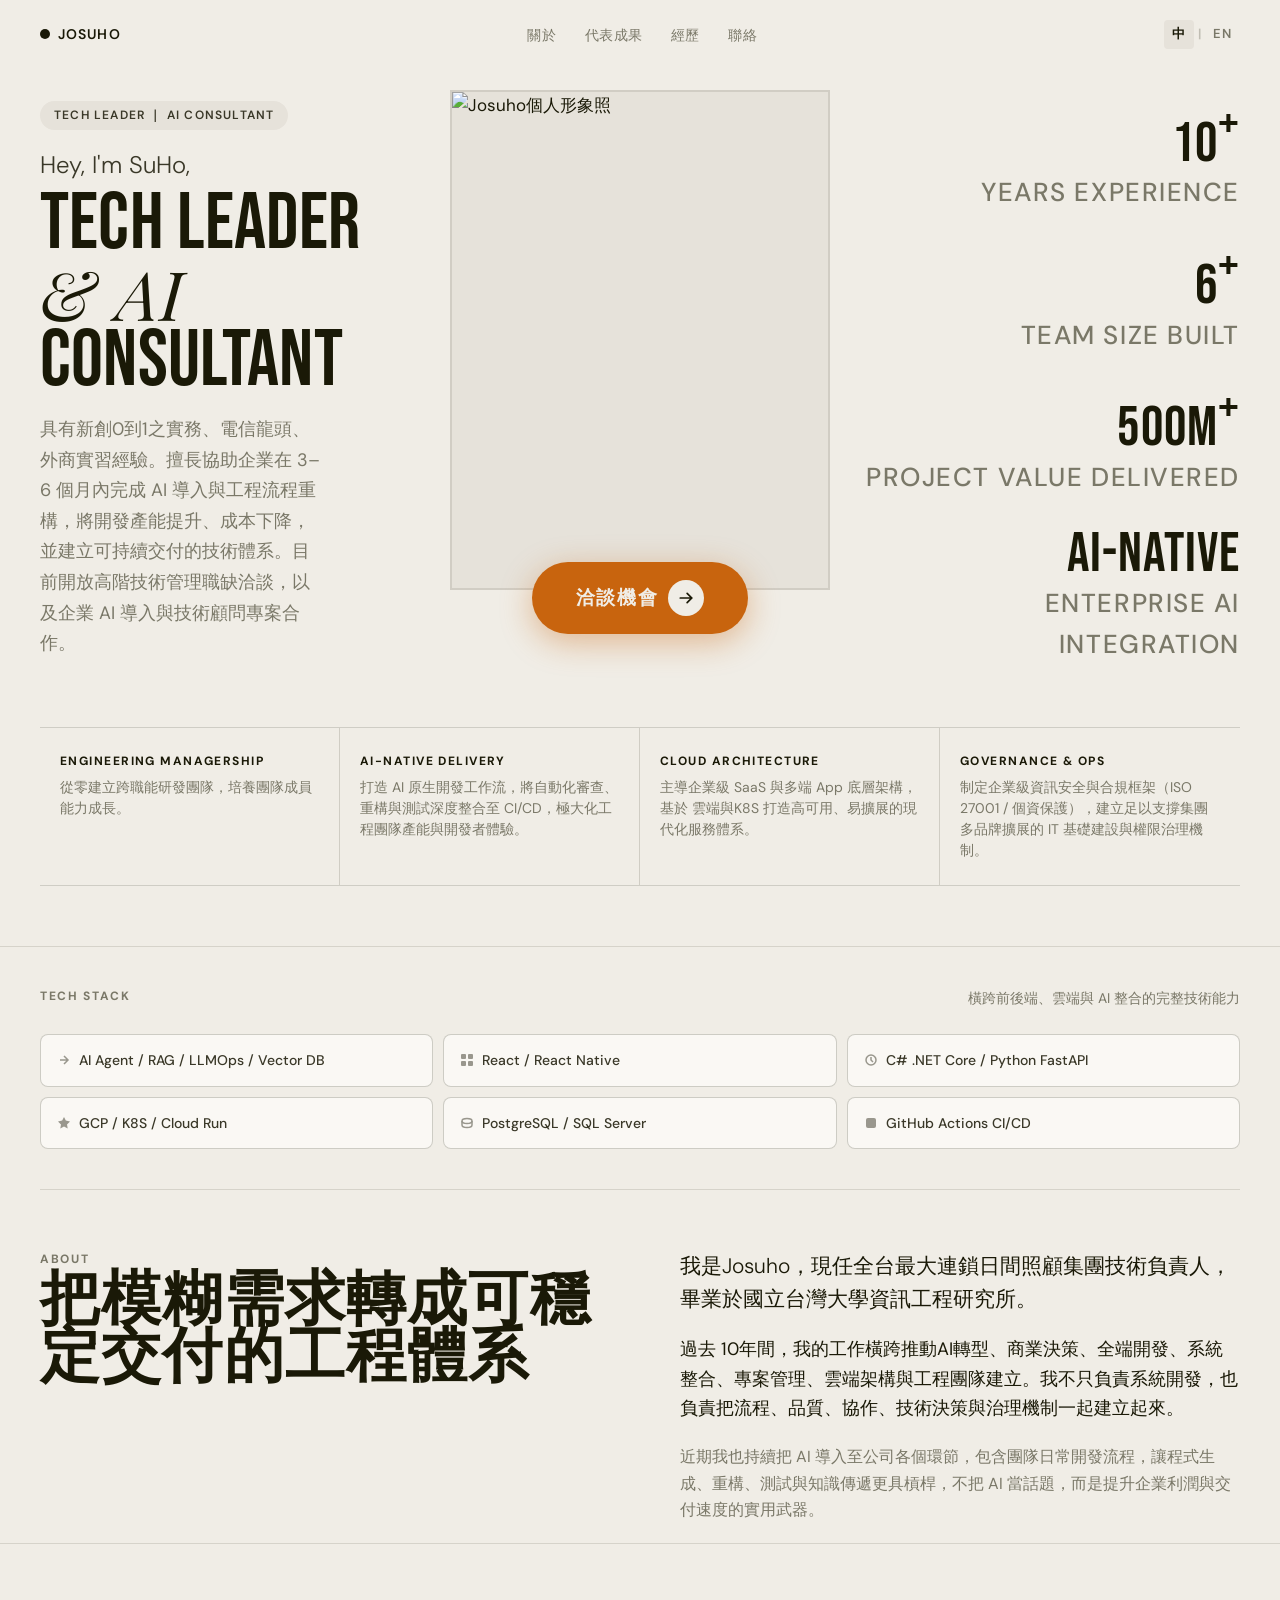
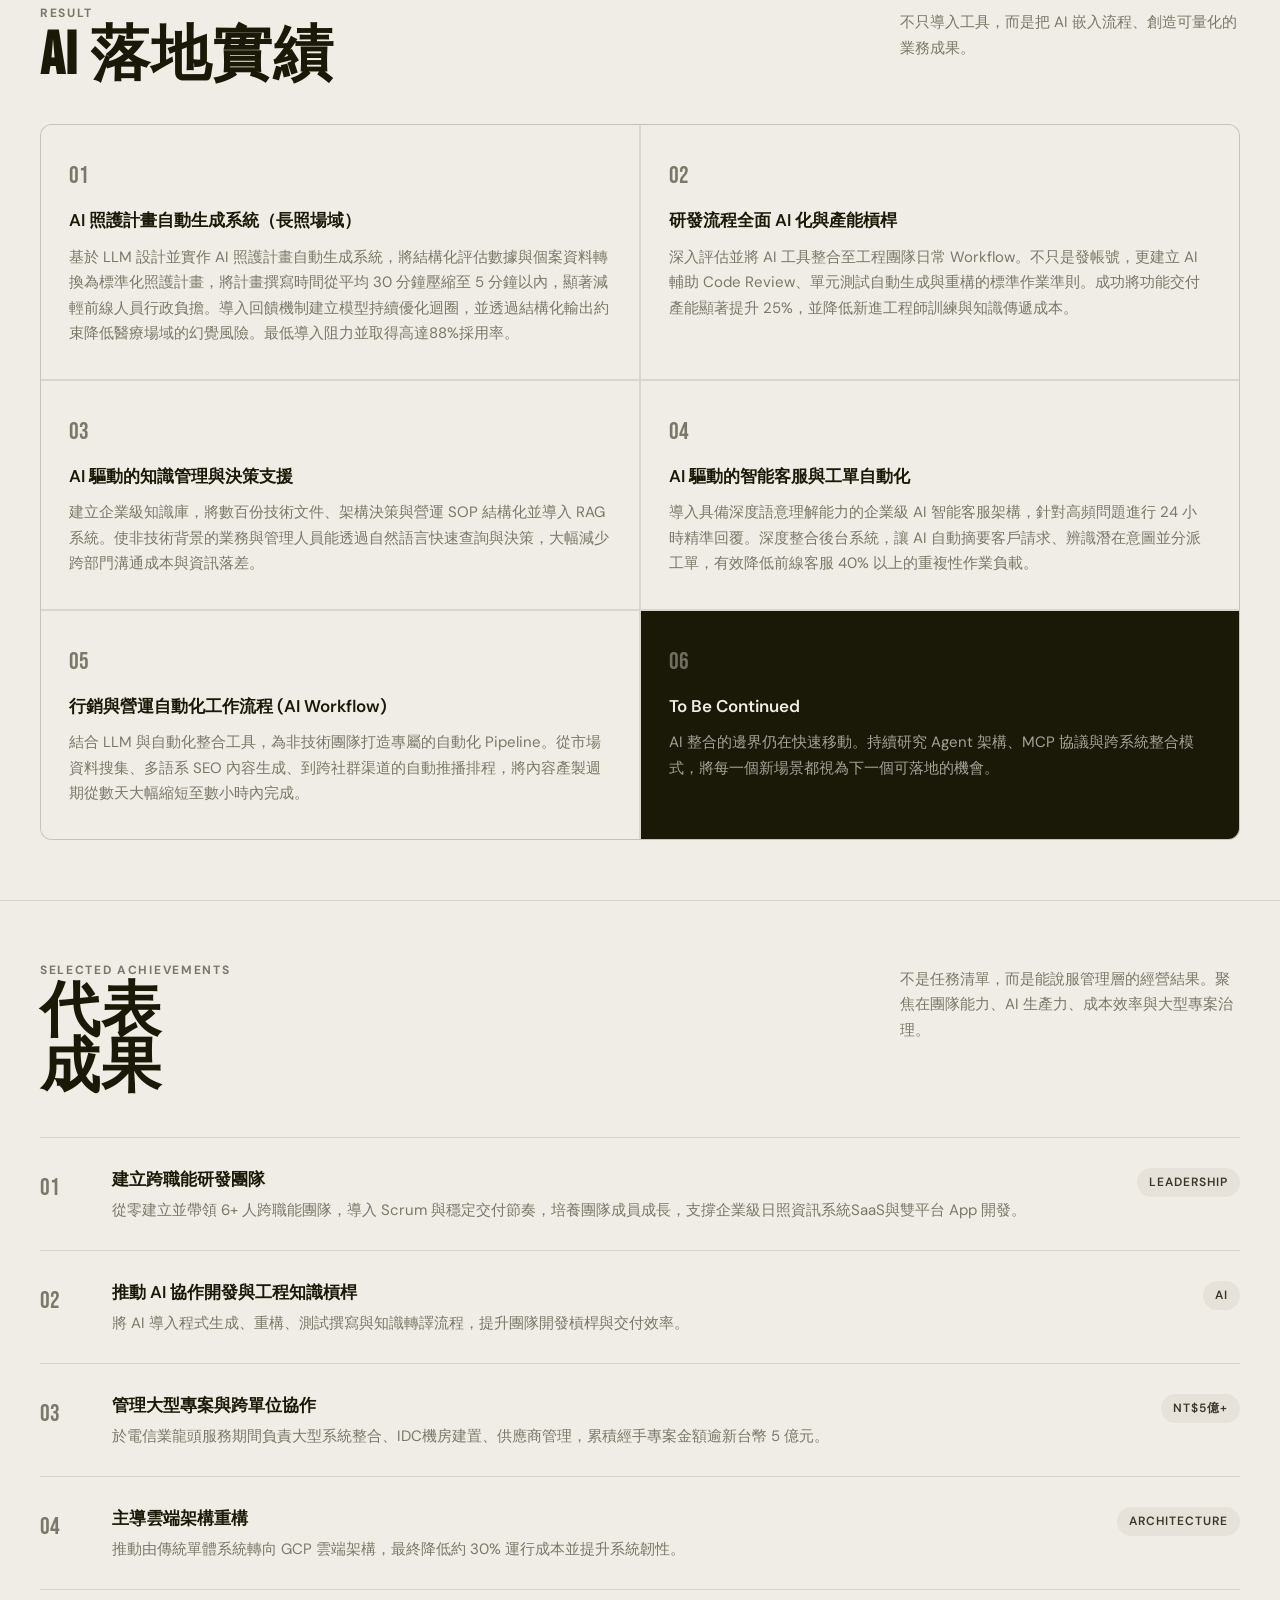
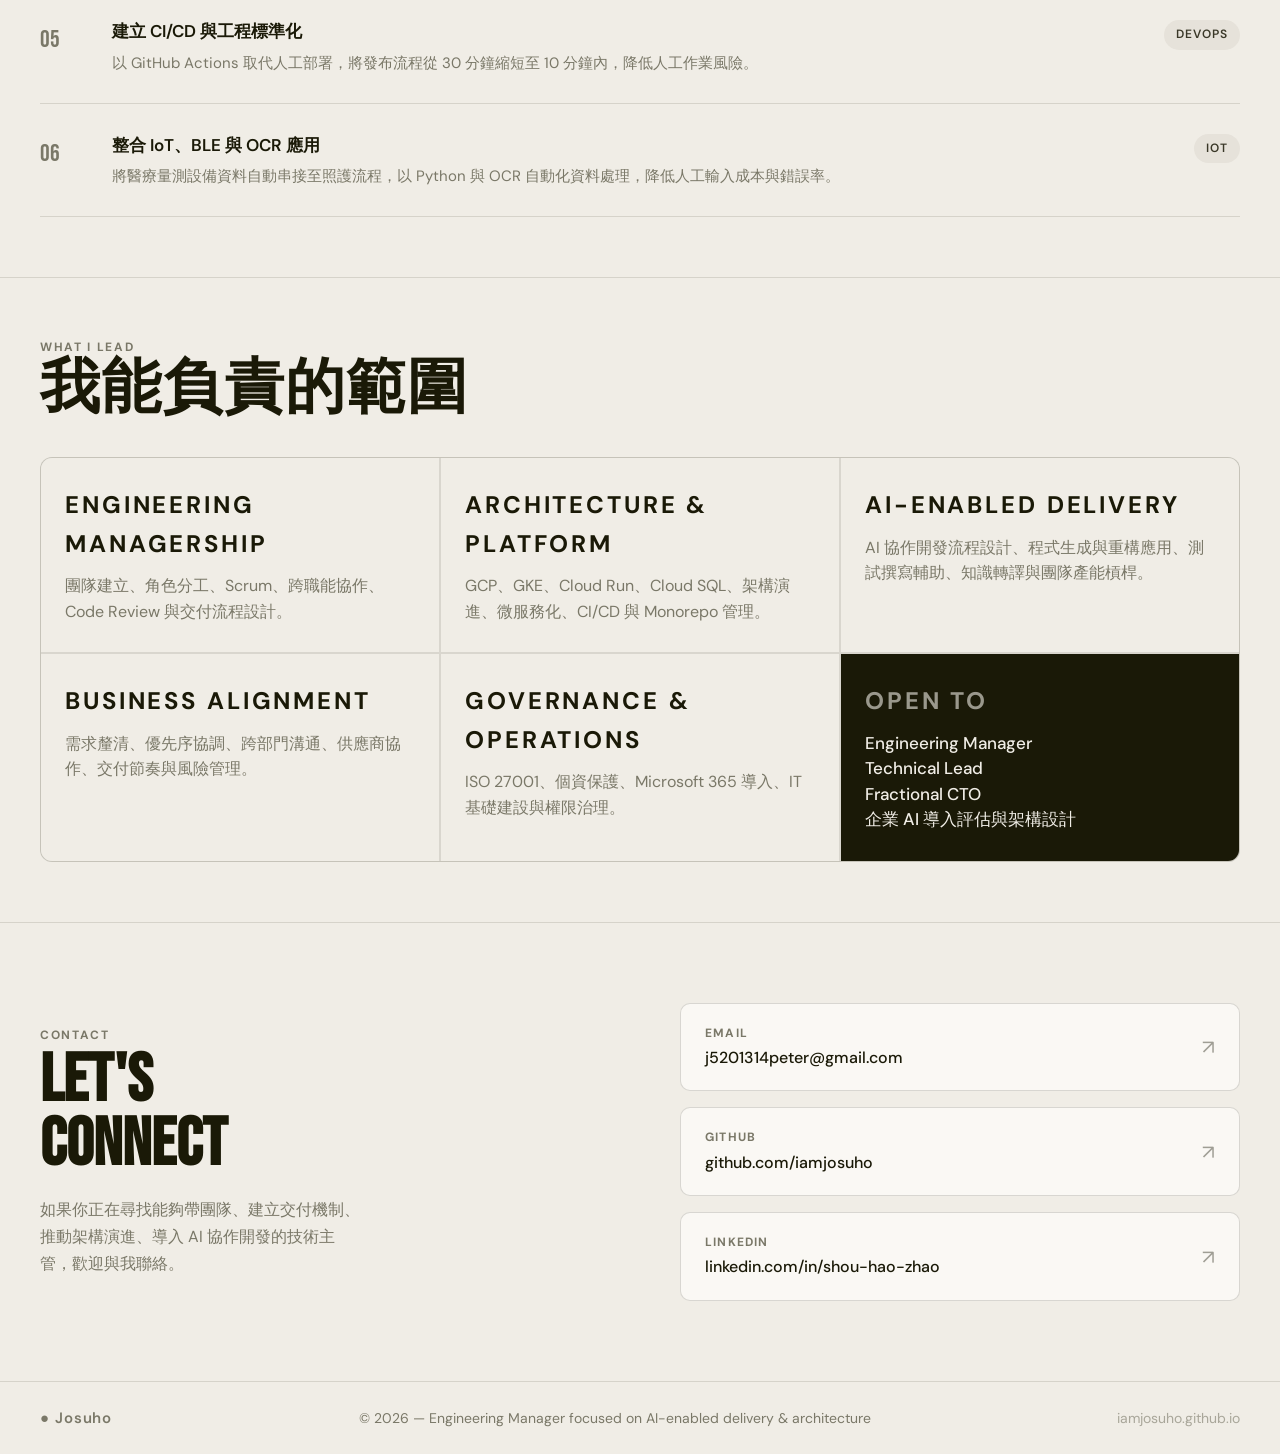
==== index.html @ 135634d7 "refactor: rename handle to iamjosuho, update site metadata, and add SEO files" ====
<!DOCTYPE html>
<html lang="zh-TW">
<head>
<meta charset="UTF-8">
<meta name="viewport" content="width=device-width, initial-scale=1.0">
<title>Josuho | Engineering Manager</title>
<link rel="canonical" href="https://iamjosuho.github.io/" />
<meta name="keywords" content="Josuho, Engineering Manager, Tech Leader, 軟體工程主管, AI 導入顧問, 架構現代化" />
<meta
      name="description"
      content="Josuho的個人網站。聚焦工程團隊建立、企業AI導入、架構現代化、交付流程標準化與營運導向的技術管理。"
    />
    <meta name="theme-color" content="#1d281f" />
    <meta property="og:type" content="website" />
    <meta property="og:title" content="Josuho | Engineering Manager" />
    <meta
      property="og:description"
      content="Josuho的個人網站。聚焦工程團隊建立、企業AI導入、架構現代化、交付流程標準化與營運導向的技術管理。"
    />
    <meta property="og:url" content="https://iamjosuho.github.io/" />
    <meta property="og:image" content="https://iamjosuho.github.io/og-preview.svg" />
    <meta property="og:locale" content="zh_TW" />
    <meta name="twitter:card" content="summary_large_image" />
    <meta name="twitter:title" content="Josuho | Engineering Manager" />
    <meta
      name="twitter:description"
      content="聚焦工程團隊建立、AI 協作開發、架構現代化、交付流程標準化與營運導向的技術管理。"
    />
    <meta name="twitter:image" content="https://iamjosuho.github.io/og-preview.svg" />
    <link rel="icon" href="favicon.svg" type="image/svg+xml" />
<link rel="preconnect" href="https://fonts.googleapis.com">
<link rel="preconnect" href="https://fonts.gstatic.com" crossorigin>
<link href="https://fonts.googleapis.com/css2?family=Bebas+Neue&family=Playfair+Display:ital,wght@1,700&family=DM+Sans:wght@300;400;500;600&display=swap" rel="stylesheet">
<style>
  *, *::before, *::after { box-sizing: border-box; margin: 0; padding: 0; }

  :root {
    /* ==================================
       1. Base Color Palette (基礎色盤) 
       在此統一管理實體顏色，方便未來抽換
       ================================== */
    --color-cream: #f0ede6;
    --color-cream-dark: #e6e2da;
    --color-ink: #1a1907;
    --color-ink-mid: #3a3828;
    --color-ink-light: #7a7868;
    --color-warm-white: #faf8f4;
    --color-amber: #C8640E;

    /* ==================================
       2. Semantic Variables (語意化變數)
       UI 元件開發時應全面使用這些變數
       ================================== */
    /* 背景色 (Backgrounds) */
    --bg-primary: var(--color-cream);
    --bg-secondary: var(--color-warm-white);
    --bg-tertiary: var(--color-cream-dark);
    --bg-inverse: var(--color-ink);

    /* 文字色 (Typography) */
    --text-primary: var(--color-ink);
    --text-secondary: var(--color-ink-mid);
    --text-muted: var(--color-ink-light);
    --text-inverse: var(--color-cream);

    /* 互動色 (Interactive) */
    --accent-primary: var(--color-ink);
    --accent-cta: var(--color-amber);

  }

  html { scroll-behavior: smooth; }

  body {
    background: var(--bg-primary);
    color: var(--text-primary);
    font-family: 'DM Sans', sans-serif;
    font-size: 17px;
    line-height: 1.6;
    overflow-x: hidden;
  }

  /* ─── NAV ─── */
  nav {
    display: flex;
    align-items: center;
    justify-content: space-between;
    padding: 20px 40px;
    position: sticky;
    top: 0;
    background: var(--bg-primary);
    z-index: 100;
    border-bottom: 1px solid transparent;
  }
  .nav-logo {
    display: flex; align-items: center; gap: 8px;
    font-size: 14px; font-weight: 600; letter-spacing: 0.08em; text-transform: uppercase;
  }
  .nav-dot {
    width: 10px; height: 10px; border-radius: 50%;
    background: var(--accent-primary); display: inline-block;
  }
  .nav-links {
    display: flex; gap: 28px; list-style: none;
  }
  .nav-links a {
    text-decoration: none; color: var(--text-muted);
    font-size: 14px; font-weight: 500; letter-spacing: 0.04em;
    transition: color 0.2s;
  }
  .nav-links a:hover { color: var(--text-primary); }
  .nav-right {
    display: flex; align-items: center; gap: 16px;
  }
  .lang-switch {
    display: flex; align-items: center; gap: 4px;
    font-size: 13px; font-weight: 600; letter-spacing: 0.06em;
  }
  .lang-switch a {
    text-decoration: none; color: var(--text-muted);
    padding: 4px 8px; border-radius: 4px;
    transition: color 0.2s, background 0.2s;
  }
  .lang-switch a:hover { color: var(--text-primary); }
  .lang-switch a.active {
    color: var(--text-primary);
    background: var(--bg-tertiary);
  }
  .lang-sep { color: var(--text-muted); opacity: 0.4; }
  .nav-menu {
    background: var(--accent-primary); color: var(--text-inverse);
    border: none; border-radius: 30px;
    padding: 10px 22px; font-size: 15px; font-weight: 600;
    letter-spacing: 0.1em; text-transform: uppercase; cursor: pointer;
    display: none; align-items: center; gap: 8px;
    font-family: 'DM Sans', sans-serif;
  }

  /* ─── HERO ─── */
  .hero {
    display: grid;
    grid-template-columns: 1fr auto 1fr;
    gap: 0;
    padding: 20px 40px 40px;
    min-height: 520px;
    align-items: start;
  }

  .hero-left { padding-top: 10px; }

  .hero-greeting {
    font-family: 'DM Sans', sans-serif;
    font-size: 24px; font-weight: 300;
    color: var(--text-secondary);
    margin-bottom: 4px;
  }

  .hero-title {
    font-family: 'Bebas Neue', sans-serif;
    line-height: 0.92;
    letter-spacing: 0.01em;
    margin-bottom: 16px;
  }
  .hero-title .line1 { font-size: 80px; display: block; }
  .hero-title .line2 {
    font-family: 'Playfair Display', serif;
    font-size: 68px;
    font-style: italic;
    display: block;
    letter-spacing: 0.02em;
  }
  .hero-title .line3 { font-size: 80px; display: block; }

  .hero-desc {
    max-width: 280px;
    font-size: 18px;
    line-height: 1.7;
    color: var(--text-muted);
    margin-bottom: 28px;
    font-weight: 400;
  }

  .hero-tag {
    display: inline-block;
    background: var(--bg-tertiary);
    border-radius: 20px;
    padding: 5px 14px;
    font-size: 12px;
    font-weight: 600;
    letter-spacing: 0.1em;
    text-transform: uppercase;
    color: var(--text-secondary);
    margin-bottom: 16px;
  }

  .btn-primary {
    display: inline-flex; align-items: center; gap: 10px;
    background: var(--accent-primary); color: var(--text-inverse);
    border-radius: 40px; padding: 13px 24px;
    font-size: 17px; font-weight: 600; letter-spacing: 0.08em;
    text-transform: uppercase; text-decoration: none;
    transition: transform 0.2s, opacity 0.2s;
  }
  .btn-primary:hover { opacity: 0.88; transform: translateY(-1px); }
  .btn-primary .arrow {
    width: 28px; height: 28px; border-radius: 50%;
    background: var(--bg-primary); display: flex; align-items: center; justify-content: center;
  }
  .btn-primary .arrow svg { width: 14px; height: 14px; fill: var(--text-primary); }

  /* ─── HERO CENTER (PHOTO) ─── */
  .hero-center {
    display: flex;
    flex-direction: column;
    align-items: center;
    padding: 0 30px;
  }
  .hero-center .btn-primary {
    margin-top: -28px;
    position: relative;
    z-index: 1;
    padding: 18px 44px;
    font-size: 19px;
    background: var(--accent-cta);
    box-shadow: 0 8px 32px rgba(200,100,14,0.40);
  }
  .hero-center .btn-primary:hover {
    opacity: 1;
    background: #a8520b;
    transform: translateY(-2px);
  }
  .hero-center .btn-primary .arrow {
    width: 36px; height: 36px;
  }
  .hero-center .btn-primary .arrow svg {
    width: 16px; height: 16px;
  }
  .photo-frame {
    width: 380px; height: 500px;
    background: var(--bg-tertiary);

    overflow: hidden;
    display: flex; align-items: flex-end; justify-content: center;
    border: 2px solid rgba(26,25,7,0.1);
    position: relative;
  }
  .photo-frame img {
    width: 100%; height: 100%; object-fit: cover; object-position: top;
    border-radius: inherit;
  }
  .photo-placeholder {
    display: flex; flex-direction: column; align-items: center; justify-content: center;
    width: 100%; height: 100%;
    color: var(--text-muted); gap: 8px;
  }
  .photo-placeholder svg { width: 60px; height: 60px; opacity: 0.3; }
  .photo-placeholder span { font-size: 12px; opacity: 0.5; letter-spacing: 0.1em; }

  /* ─── HERO RIGHT (STATS) ─── */
  .hero-right {
    padding-top: 10px;
    display: flex;
    flex-direction: column;
    align-items: flex-end;
    gap: 28px;
  }
  .stat-item { text-align: right; }
  .stat-num {
    font-family: 'Bebas Neue', sans-serif;
    font-size: 56px;
    line-height: 1;
    color: var(--text-primary);
    letter-spacing: 0.02em;
  }
  .stat-num sup { font-size: 52px; }
  .stat-label {
    font-size: 26px;
    color: var(--text-muted);
    letter-spacing: 0.06em;
    font-weight: 500;
    text-transform: uppercase;
  }

  /* ─── CAPABILITIES ROW ─── */
  .capabilities {
    border-top: 1px solid rgba(26,25,7,0.15);
    border-bottom: 1px solid rgba(26,25,7,0.15);
    display: grid;
    grid-template-columns: repeat(4, 1fr);
    margin: 0 40px 60px;
  }
  .cap-item {
    padding: 24px 20px;
    border-right: 1px solid rgba(26,25,7,0.15);
  }
  .cap-item:last-child { border-right: none; }
  .cap-title {
    font-size: 12px;
    font-weight: 700;
    letter-spacing: 0.12em;
    text-transform: uppercase;
    color: var(--text-primary);
    margin-bottom: 6px;
  }
  .cap-desc {
    font-size: 14px;
    color: var(--text-muted);
    line-height: 1.5;
  }

  /* ─── SECTION ─── */
  section { padding: 60px 40px; }

  .section-eyebrow {
    font-size: 12px;
    font-weight: 700;
    letter-spacing: 0.14em;
    text-transform: uppercase;
    color: var(--text-muted);
    margin-bottom: 4px;
  }
  .section-header {
    display: flex;
    justify-content: space-between;
    align-items: flex-start;
    margin-bottom: 40px;
  }

  /* ─── TRUSTED / KEYWORDS ─── */
  .trusted-section {
    padding: 40px 40px;
    border-top: 1px solid rgba(26,25,7,0.12);
  }
  .trusted-header {
    display: flex;
    justify-content: space-between;
    align-items: center;
    margin-bottom: 24px;
  }
  .trusted-sub { font-size: 14px; color: var(--text-muted); }
  .skill-grid {
    display: grid;
    grid-template-columns: repeat(3, 1fr);
    gap: 10px;
  }
  .skill-pill {
    border: 1px solid rgba(26,25,7,0.2);
    border-radius: 8px;
    padding: 14px 16px;
    display: flex; align-items: center; gap: 8px;
    font-size: 14px; font-weight: 500;
    color: var(--text-secondary);
    background: var(--bg-secondary);
  }
  .skill-icon { width: 14px; height: 14px; opacity: 0.5; }

  /* ─── ABOUT ─── */
  .about-grid {
    display: grid;
    grid-template-columns: 1fr 1fr;
    gap: 80px;
    align-items: start;
    border-top: 1px solid rgba(26,25,7,0.12);
    padding-top: 60px;
    margin: 0 40px;
  }
  .section-title {
    font-family: 'Bebas Neue', sans-serif;
    font-size: 60px; line-height: 0.94;
    letter-spacing: 0.02em;
    margin-bottom: 0;
  }
  .about-right p {
    font-size: 18px;
    line-height: 1.65;
    font-weight: 400;
    color: var(--text-primary);
    margin-bottom: 20px;
  }
  .about-right p.lead {
    font-size: 21px;
    font-weight: 300;
    line-height: 1.55;
  }
  .about-right p.body-text {
    font-size: 16px;
    color: var(--text-muted);
  }

  /* ─── ACHIEVEMENTS ─── */
  .ach-section {
    padding: 60px 40px;
    border-top: 1px solid rgba(26,25,7,0.12);
  }
  .section-subtitle { max-width: 340px; font-size: 15px; color: var(--text-muted); line-height: 1.7; padding-top: 6px; }
  .ach-list { display: flex; flex-direction: column; gap: 0; }
  .ach-row {
    display: grid;
    grid-template-columns: 48px 1fr auto;
    gap: 24px;
    align-items: start;
    padding: 28px 0;
    border-top: 1px solid rgba(26,25,7,0.12);
    transition: background 0.2s;
  }
  .ach-row:last-child { border-bottom: 1px solid rgba(26,25,7,0.12); }
  .ach-num {
    font-family: 'Bebas Neue', sans-serif;
    font-size: 24px; color: var(--text-muted);
    padding-top: 3px;
  }
  .ach-name { font-size: 17px; font-weight: 600; color: var(--text-primary); margin-bottom: 5px; }
  .ach-desc { font-size: 15px; color: var(--text-muted); line-height: 1.6; }
  .ach-tag {
    display: inline-block;
    background: var(--bg-tertiary);
    border-radius: 20px;
    padding: 5px 12px;
    font-size: 12px; font-weight: 600;
    letter-spacing: 0.08em; text-transform: uppercase;
    color: var(--text-secondary);
    white-space: nowrap;
    margin-top: 2px;
  }

  /* ─── EXPERTISE ─── */
  .expertise-section {
    padding: 60px 40px;
    border-top: 1px solid rgba(26,25,7,0.12);
  }
  .expertise-grid {
    display: grid;
    grid-template-columns: repeat(3, 1fr);
    gap: 2px;
    background: rgba(26,25,7,0.1);
    border: 1px solid rgba(26,25,7,0.1);
    border-radius: 12px;
    overflow: hidden;
    margin-top: 40px;
  }
  .exp-cell {
    background: var(--bg-primary);
    padding: 28px 24px;
  }
  .exp-cell-title {
    font-size: 24px; font-weight: 700;
    letter-spacing: 0.12em; text-transform: uppercase;
    color: var(--text-primary); margin-bottom: 10px;
  }
  .exp-cell-desc { font-size: 16px; color: var(--text-muted); line-height: 1.6; }

  /* ─── CONTACT ─── */
  .contact-section {
    padding: 80px 40px;
    border-top: 1px solid rgba(26,25,7,0.12);
  }
  .contact-inner {
    display: grid;
    grid-template-columns: 1fr 1fr;
    gap: 80px;
    align-items: center;
  }
  .contact-headline {
    font-family: 'Bebas Neue', sans-serif;
    font-size: 68px; line-height: 0.93;
  }
  .contact-desc { font-size: 16px; color: var(--text-muted); line-height: 1.7; margin-top: 20px; max-width: 320px; }
  .contact-links { display: flex; flex-direction: column; gap: 16px; }
  .contact-link-row {
    display: flex; align-items: center; justify-content: space-between;
    padding: 20px 24px;
    background: var(--bg-secondary);
    border: 1px solid rgba(26,25,7,0.15);
    border-radius: 10px;
    text-decoration: none;
    color: var(--text-primary);
    transition: background 0.2s, transform 0.2s;
  }
  .contact-link-row:hover { background: var(--bg-tertiary); transform: translateX(4px); }
  .clr-label { font-size: 12px; font-weight: 700; letter-spacing: 0.1em; text-transform: uppercase; color: var(--text-muted); margin-bottom: 2px; }
  .clr-value { font-size: 16px; font-weight: 500; }
  .clr-arrow { font-size: 20px; opacity: 0.4; }

  /* ─── AI TRACK RECORD ─── */
  .ai-track-section {
    padding: 60px 40px;
    border-top: 1px solid rgba(26,25,7,0.12);
  }
  .ai-track-grid {
    display: grid;
    grid-template-columns: repeat(2, 1fr);
    gap: 2px;
    background: rgba(26,25,7,0.1);
    border: 1px solid rgba(26,25,7,0.1);
    border-radius: 12px;
    overflow: hidden;
  }
  .ai-track-card {
    background: var(--bg-primary);
    padding: 32px 28px;
  }
  .ai-track-num {
    font-family: 'Bebas Neue', sans-serif;
    font-size: 24px;
    color: var(--text-muted);
    margin-bottom: 12px;
  }
  .ai-track-card-title {
    font-size: 17px;
    font-weight: 600;
    color: var(--text-primary);
    margin-bottom: 10px;
  }
  .ai-track-card-desc {
    font-size: 15px;
    color: var(--text-muted);
    line-height: 1.7;
  }

  /* ─── FOOTER ─── */
  footer {
    padding: 24px 40px;
    border-top: 1px solid rgba(26,25,7,0.12);
    display: flex; justify-content: space-between; align-items: center;
    font-size: 14px; color: var(--text-muted);
  }
  footer .f-logo { font-size: 15px; font-weight: 600; letter-spacing: 0.06em; }

  /* ══════════════════════════════════════
     RWD — Tablet (≤ 900px)
     ══════════════════════════════════════ */
  @media (max-width: 900px) {
    nav { padding: 16px 24px; }

    /* Hero: 三欄 → 單欄，photo 居中 */
    .hero {
      grid-template-columns: 1fr;
      padding: 20px 24px 32px;
      min-height: auto;
    }
    .hero-left  { order: 1; }
    .hero-center { order: 2; align-items: center; }
    .hero-right {
      order: 3;
      flex-direction: row;
      flex-wrap: wrap;
      align-items: flex-start;
      justify-content: space-around;
      padding-top: 24px;
      gap: 12px 24px;
    }
    .stat-item { text-align: center; }
    .stat-num  { font-size: 40px; }
    .stat-label { font-size: 15px; }

    /* Photo */
    .photo-frame { width: 100%; max-width: 480px; height: 400px; }

    /* Hero title 縮小一級 */
    .hero-title .line1,
    .hero-title .line3 { font-size: 64px; }
    .hero-title .line2  { font-size: 52px; }

    /* Capabilities: 4欄 → 2欄 */
    .capabilities {
      grid-template-columns: repeat(2, 1fr);
      margin: 0 24px 40px;
    }
    .cap-item:nth-child(2) { border-right: none; }

    /* Skills: 3欄 → 2欄 */
    .trusted-section { padding: 32px 24px; }
    .skill-grid { grid-template-columns: repeat(2, 1fr); }

    /* About: 雙欄 → 單欄 */
    .about-grid {
      grid-template-columns: 1fr;
      margin: 0 24px;
      gap: 32px;
    }

    /* Expertise: 3欄 → 2欄 */
    .expertise-grid { grid-template-columns: repeat(2, 1fr); }

    /* Contact: 雙欄 → 單欄 */
    .contact-inner { grid-template-columns: 1fr; gap: 40px; }

    /* AI Track: 2欄 → 1欄 */
    .ai-track-grid { grid-template-columns: 1fr; }

    /* Section padding 縮小 */
    section,
    .ach-section,
    .expertise-section,
    .contact-section,
    .ai-track-section { padding: 48px 24px; }

    footer { padding: 20px 24px; }
  }

  /* ══════════════════════════════════════
     RWD — Mobile (≤ 540px)
     ══════════════════════════════════════ */
  @media (max-width: 540px) {
    nav { padding: 14px 16px; }
    .nav-links { display: none; }
    .nav-menu { display: flex; }
    .nav-links.open {
      display: flex; flex-direction: column; align-items: flex-start;
      position: absolute; top: 60px; left: 0; right: 0;
      background: var(--bg-primary); padding: 16px 20px 20px;
      border-bottom: 1px solid var(--border);
      gap: 16px; z-index: 999;
    }

    .hero { padding: 16px 16px 24px; }

    /* Hero title 再縮 */
    .hero-title .line1,
    .hero-title .line3 { font-size: 52px; }
    .hero-title .line2  { font-size: 42px; }
    .hero-greeting { font-size: 18px; }
    .hero-desc { font-size: 16px; max-width: 100%; }

    /* Photo 再矮 */
    .photo-frame { height: 300px; }

    /* Hero CTA 稍微縮一點 */
    .hero-center .btn-primary {
      padding: 15px 32px;
      font-size: 17px;
      margin-top: -22px;
    }

    /* Stats 緊湊排 */
    .hero-right { padding-top: 16px; gap: 8px 16px; }
    .stat-num   { font-size: 32px; }
    .stat-num sup { font-size: 28px; }
    .stat-label { font-size: 13px; }

    /* Capabilities: 2欄 → 1欄 */
    .capabilities {
      grid-template-columns: 1fr;
      margin: 0 16px 28px;
    }
    .cap-item { border-right: none; }

    /* Skills: 2欄 → 1欄 */
    .trusted-section { padding: 24px 16px; }
    .skill-grid { grid-template-columns: 1fr; }

    /* About */
    .about-grid { margin: 0 16px; gap: 24px; }
    .section-title { font-size: 44px; }

    /* Achievements */
    .section-header { flex-direction: column; gap: 12px; }
    .ach-row { grid-template-columns: 40px 1fr; gap: 16px; }
    .ach-row > :last-child { display: none; }

    /* Expertise: 2欄 → 1欄 */
    .expertise-grid { grid-template-columns: 1fr; }

    /* AI track header */
    

    /* Contact */
    .contact-headline { font-size: 52px; }
    .contact-desc { max-width: 100%; }

    /* Section padding */
    section,
    .ach-section,
    .expertise-section,
    .contact-section,
    .ai-track-section { padding: 36px 16px; }

    footer { padding: 18px 16px; flex-direction: column; gap: 8px; text-align: center; }
  }

</style>
    <!-- JSON-LD Structured Data -->
    <script type="application/ld+json">
    {
      "@context": "https://schema.org",
      "@type": "ProfilePage",
      "mainEntity": {
        "@type": "Person",
        "name": "Josuho",
        "jobTitle": "Engineering Manager & AI Consultant",
        "url": "https://iamjosuho.github.io/",
        "description": "聚焦工程團隊建立、企業AI導入、架構現代化、交付流程標準化與營運導向的技術管理。"
      }
    }
    </script>
</head>
<body>

<!-- NAV -->
<nav>
  <div class="nav-logo">
    <span class="nav-dot"></span>
    Josuho
  </div>
  <ul class="nav-links">
    <li><a href="#about">關於</a></li>
    <li><a href="#achievements">代表成果</a></li>
    <li><a href="#experience">經歷</a></li>
    <li><a href="#contact">聯絡</a></li>
  </ul>
  <div class="nav-right">
    <div class="lang-switch">
      <a href="index.html" class="active">中</a>
      <span class="lang-sep">|</span>
      <a href="en.html">EN</a>
    </div>
    <button class="nav-menu">
      MENU
      <svg width="16" height="12" viewBox="0 0 16 12" fill="none" stroke="currentColor" stroke-width="2">
        <line x1="0" y1="1" x2="16" y2="1"/>
        <line x1="0" y1="6" x2="16" y2="6"/>
        <line x1="0" y1="11" x2="16" y2="11"/>
      </svg>
    </button>
  </div>
</nav>

<!-- HERO -->
<div class="hero">

  <!-- LEFT -->
  <div class="hero-left">
    <div class="hero-tag">Tech Leader ｜ AI Consultant</div>
    <p class="hero-greeting">Hey, I'm SuHo,</p>
    <div class="hero-title">
      <span class="line1">TECH LEADER</span>
      <span class="line2">&amp; AI</span>
      <span class="line3">CONSULTANT</span>
    </div>
    <p class="hero-desc">
      具有新創0到1之實務、電信龍頭、外商實習經驗。擅長協助企業在 3–6 個月內完成 AI 導入與工程流程重構，將開發產能提升、成本下降，並建立可持續交付的技術體系。目前開放高階技術管理職缺洽談，以及企業 AI 導入與技術顧問專案合作。
    </p>
  </div>

  <!-- CENTER PHOTO -->
  <div class="hero-center">
    <div class="photo-frame">
      <img src="assets/profile.png" alt="Josuho個人形象照" />
    </div>
    <a href="#contact" class="btn-primary">
      洽談機會
      <span class="arrow">
        <svg viewBox="0 0 14 14" xmlns="http://www.w3.org/2000/svg">
          <path d="M2 7h10M8 3l4 4-4 4" stroke="#1a1907" stroke-width="1.5" fill="none" stroke-linecap="round"/>
        </svg>
      </span>
    </a>
  </div>

  <!-- RIGHT STATS -->
  <div class="hero-right">
    <div class="stat-item">
      <div class="stat-num">10<sup>+</sup></div>
      <div class="stat-label">Years Experience</div>
    </div>
    <div class="stat-item">
      <div class="stat-num">6<sup>+</sup></div>
      <div class="stat-label">Team Size Built</div>
    </div>
    <div class="stat-item">
      <div class="stat-num">500M<sup>+</sup></div>
      <div class="stat-label">Project Value Delivered</div>
    </div>
    <div class="stat-item">
      <div class="stat-num">AI-NATIVE</div>
      <div class="stat-label">Enterprise AI Integration</div>
    </div>
  </div>

</div>

<!-- CAPABILITIES -->
<div class="capabilities">
  <div class="cap-item">
    <div class="cap-title">Engineering Managership</div>
    <div class="cap-desc">從零建立跨職能研發團隊，培養團隊成員能力成長。</div>
  </div>
  <div class="cap-item">
    <div class="cap-title">AI-Native Delivery</div>
    <div class="cap-desc">打造 AI 原生開發工作流，將自動化審查、重構與測試深度整合至 CI/CD，極大化工程團隊產能與開發者體驗。</div>
  </div>
  <div class="cap-item">
    <div class="cap-title">Cloud Architecture</div>
    <div class="cap-desc">主導企業級 SaaS 與多端 App 底層架構，基於 雲端與K8S 打造高可用、易擴展的現代化服務體系。</div>
  </div>
  <div class="cap-item">
    <div class="cap-title">Governance & Ops</div>
    <div class="cap-desc">制定企業級資訊安全與合規框架（ISO 27001 / 個資保護），建立足以支撐集團多品牌擴展的 IT 基礎建設與權限治理機制。</div>
  </div>
</div>

<!-- TRUSTED / SKILLS -->
<div class="trusted-section">
  <div class="trusted-header">
    <div class="section-eyebrow">Tech Stack</div>
    <div class="trusted-sub">橫跨前後端、雲端與 AI 整合的完整技術能力</div>
  </div>
  <div class="skill-grid">
    <div class="skill-pill">
      <svg class="skill-icon" viewBox="0 0 14 14" fill="none" stroke="currentColor" stroke-width="1.5"><path d="M3 7h8M7 3l4 4-4 4"/></svg>
      AI Agent / RAG / LLMOps / Vector DB
    </div>
    <div class="skill-pill">
      <svg class="skill-icon" viewBox="0 0 14 14" fill="currentColor"><rect x="1" y="1" width="5" height="5" rx="1"/><rect x="8" y="1" width="5" height="5" rx="1"/><rect x="1" y="8" width="5" height="5" rx="1"/><rect x="8" y="8" width="5" height="5" rx="1"/></svg>
      React / React Native
    </div>
    <div class="skill-pill">
      <svg class="skill-icon" viewBox="0 0 14 14" fill="none" stroke="currentColor" stroke-width="1.5"><circle cx="7" cy="7" r="5"/><path d="M7 4v3l2 2"/></svg>
      C# .NET Core / Python FastAPI
    </div>
    <div class="skill-pill">
      <svg class="skill-icon" viewBox="0 0 14 14" fill="currentColor"><path d="M7 1l1.8 3.6L13 5.5l-3 2.9.7 4.1L7 10.4 3.3 12.5l.7-4.1-3-2.9 4.2-.9z"/></svg>
      GCP / K8S / Cloud Run
    </div>
    <div class="skill-pill">
      <svg class="skill-icon" viewBox="0 0 14 14" fill="none" stroke="currentColor" stroke-width="1.5"><ellipse cx="7" cy="5" rx="5" ry="2.5"/><path d="M2 5v4c0 1.4 2.2 2.5 5 2.5s5-1.1 5-2.5V5"/></svg>
      PostgreSQL / SQL Server
    </div>
    <div class="skill-pill">
      <svg class="skill-icon" viewBox="0 0 14 14" fill="currentColor"><rect x="2" y="2" width="10" height="10" rx="2"/></svg>
      GitHub Actions CI/CD
    </div>
  </div>
</div>

<!-- ABOUT -->
<div id="about">
  <div class="about-grid">
    <div>
      <div class="section-eyebrow">About</div>
      <h2 class="section-title">把模糊需求轉成可穩定交付的工程體系</h2>
    </div>
    <div class="about-right">
      <p class="lead">
        我是Josuho，現任全台最大連鎖日間照顧集團技術負責人，畢業於國立台灣大學資訊工程研究所。
      </p>
      <p>
        過去 10年間，我的工作橫跨推動AI轉型、商業決策、全端開發、系統整合、專案管理、雲端架構與工程團隊建立。我不只負責系統開發，也負責把流程、品質、協作、技術決策與治理機制一起建立起來。
      </p>
      <p class="body-text">
        近期我也持續把 AI 導入至公司各個環節，包含團隊日常開發流程，讓程式生成、重構、測試與知識傳遞更具槓桿，不把 AI 當話題，而是提升企業利潤與交付速度的實用武器。
      </p>
    </div>
  </div>
</div>

<!-- AI TRACK RECORD -->
<div class="ai-track-section">
  <div class="section-header">
    <div>
      <div class="section-eyebrow">Result</div>
      <h2 class="section-title">AI 落地實績</h2>
    </div>
    <div class="section-subtitle">
      不只導入工具，而是把 AI 嵌入流程、創造可量化的業務成果。
    </div>
  </div>
  <div class="ai-track-grid">
    <div class="ai-track-card">
      <div class="ai-track-num">01</div>
      <div class="ai-track-card-title">AI 照護計畫自動生成系統（長照場域）</div>
      <div class="ai-track-card-desc">基於 LLM 設計並實作 AI 照護計畫自動生成系統，將結構化評估數據與個案資料轉換為標準化照護計畫，將計畫撰寫時間從平均 30 分鐘壓縮至 5 分鐘以內，顯著減輕前線人員行政負擔。導入回饋機制建立模型持續優化迴圈，並透過結構化輸出約束降低醫療場域的幻覺風險。最低導入阻力並取得高達88%採用率。</div>
    </div>
    <div class="ai-track-card">
      <div class="ai-track-num">02</div>
      <div class="ai-track-card-title">研發流程全面 AI 化與產能槓桿</div>
      <div class="ai-track-card-desc">深入評估並將 AI 工具整合至工程團隊日常 Workflow。不只是發帳號，更建立 AI 輔助 Code Review、單元測試自動生成與重構的標準作業準則。成功將功能交付產能顯著提升 25%，並降低新進工程師訓練與知識傳遞成本。</div>
    </div>
    <div class="ai-track-card">
      <div class="ai-track-num">03</div>
      <div class="ai-track-card-title">AI 驅動的知識管理與決策支援</div>
      <div class="ai-track-card-desc">建立企業級知識庫，將數百份技術文件、架構決策與營運 SOP 結構化並導入 RAG 系統。使非技術背景的業務與管理人員能透過自然語言快速查詢與決策，大幅減少跨部門溝通成本與資訊落差。</div>
    </div>
    <div class="ai-track-card">
      <div class="ai-track-num">04</div>
      <div class="ai-track-card-title">AI 驅動的智能客服與工單自動化</div>
      <div class="ai-track-card-desc">導入具備深度語意理解能力的企業級 AI 智能客服架構，針對高頻問題進行 24 小時精準回覆。深度整合後台系統，讓 AI 自動摘要客戶請求、辨識潛在意圖並分派工單，有效降低前線客服 40% 以上的重複性作業負載。</div>
    </div>
    <div class="ai-track-card">
      <div class="ai-track-num">05</div>
      <div class="ai-track-card-title">行銷與營運自動化工作流程 (AI Workflow)</div>
      <div class="ai-track-card-desc">結合 LLM 與自動化整合工具，為非技術團隊打造專屬的自動化 Pipeline。從市場資料搜集、多語系 SEO 內容生成、到跨社群渠道的自動推播排程，將內容產製週期從數天大幅縮短至數小時內完成。</div>
    </div>
    <div class="ai-track-card" style="background:var(--bg-inverse);color:var(--text-inverse);">
      <div class="ai-track-num" style="color:rgba(240,237,230,0.4);">06</div>
      <div class="ai-track-card-title" style="color:var(--text-inverse);">To Be Continued</div>
      <div class="ai-track-card-desc" style="color:rgba(240,237,230,0.65);">AI 整合的邊界仍在快速移動。持續研究 Agent 架構、MCP 協議與跨系統整合模式，將每一個新場景都視為下一個可落地的機會。</div>
    </div>
  </div>
</div>

<!-- ACHIEVEMENTS -->
<div class="ach-section" id="achievements">
  <div class="section-header">
    <div>
      <div class="section-eyebrow">Selected Achievements</div>
      <h2 class="section-title">代表<br>成果</h2>
    </div>
    <div class="section-subtitle">
      不是任務清單，而是能說服管理層的經營結果。聚焦在團隊能力、AI 生產力、成本效率與大型專案治理。
    </div>
  </div>

  <div class="ach-list">
    <div class="ach-row">
      <div class="ach-num">01</div>
      <div>
        <div class="ach-name">建立跨職能研發團隊</div>
        <div class="ach-desc">從零建立並帶領 6+ 人跨職能團隊，導入 Scrum 與穩定交付節奏，培養團隊成員成長，支撐企業級日照資訊系統SaaS與雙平台 App 開發。</div>
      </div>
      <div><span class="ach-tag">Leadership</span></div>
    </div>
    <div class="ach-row">
      <div class="ach-num">02</div>
      <div>
        <div class="ach-name">推動 AI 協作開發與工程知識槓桿</div>
        <div class="ach-desc">將 AI 導入程式生成、重構、測試撰寫與知識轉譯流程，提升團隊開發槓桿與交付效率。</div>
      </div>
      <div><span class="ach-tag">AI</span></div>
    </div>
    <div class="ach-row">
      <div class="ach-num">03</div>
      <div>
        <div class="ach-name">管理大型專案與跨單位協作</div>
        <div class="ach-desc">於電信業龍頭服務期間負責大型系統整合、IDC機房建置、供應商管理，累積經手專案金額逾新台幣 5 億元。</div>
      </div>
      <div><span class="ach-tag">NT$5億+</span></div>
    </div>
    <div class="ach-row">
      <div class="ach-num">04</div>
      <div>
        <div class="ach-name">主導雲端架構重構</div>
        <div class="ach-desc">推動由傳統單體系統轉向 GCP 雲端架構，最終降低約 30% 運行成本並提升系統韌性。</div>
      </div>
      <div><span class="ach-tag">Architecture</span></div>
    </div>
    <div class="ach-row">
      <div class="ach-num">05</div>
      <div>
        <div class="ach-name">建立 CI/CD 與工程標準化</div>
        <div class="ach-desc">以 GitHub Actions 取代人工部署，將發布流程從 30 分鐘縮短至 10 分鐘內，降低人工作業風險。</div>
      </div>
      <div><span class="ach-tag">DevOps</span></div>
    </div>
    
    <div class="ach-row">
      <div class="ach-num">06</div>
      <div>
        <div class="ach-name">整合 IoT、BLE 與 OCR 應用</div>
        <div class="ach-desc">將醫療量測設備資料自動串接至照護流程，以 Python 與 OCR 自動化資料處理，降低人工輸入成本與錯誤率。</div>
      </div>
      <div><span class="ach-tag">IoT</span></div>
    </div>
    
  </div>
</div>

<!-- EXPERTISE -->
<div class="expertise-section" id="experience">
  <div class="section-eyebrow">What I Lead</div>
  <h2 class="section-title">我能負責的範圍</h2>
  <div class="expertise-grid">
    <div class="exp-cell">
      <div class="exp-cell-title">Engineering Managership</div>
      <div class="exp-cell-desc">團隊建立、角色分工、Scrum、跨職能協作、Code Review 與交付流程設計。</div>
    </div>
    <div class="exp-cell">
      <div class="exp-cell-title">Architecture & Platform</div>
      <div class="exp-cell-desc">GCP、GKE、Cloud Run、Cloud SQL、架構演進、微服務化、CI/CD 與 Monorepo 管理。</div>
    </div>
    <div class="exp-cell">
      <div class="exp-cell-title">AI-Enabled Delivery</div>
      <div class="exp-cell-desc">AI 協作開發流程設計、程式生成與重構應用、測試撰寫輔助、知識轉譯與團隊產能槓桿。</div>
    </div>
    <div class="exp-cell">
      <div class="exp-cell-title">Business Alignment</div>
      <div class="exp-cell-desc">需求釐清、優先序協調、跨部門溝通、供應商協作、交付節奏與風險管理。</div>
    </div>
    <div class="exp-cell">
      <div class="exp-cell-title">Governance & Operations</div>
      <div class="exp-cell-desc">ISO 27001、個資保護、Microsoft 365 導入、IT 基礎建設與權限治理。</div>
    </div>
    <div class="exp-cell" style="background:var(--bg-inverse);color:var(--text-inverse);">
      <div class="exp-cell-title" style="color:rgba(240,237,230,0.6);">Open to</div>
      <div class="exp-cell-desc" style="color:var(--text-inverse);font-size:17px;font-weight:500;line-height:1.5;">Engineering Manager<br>Technical Lead<br>Fractional CTO<br>企業 AI 導入評估與架構設計</div>
    </div>
  </div>
</div>

<!-- CONTACT -->
<div class="contact-section" id="contact">
  <div class="contact-inner">
    <div>
      <div class="section-eyebrow">Contact</div>
      <h2 class="contact-headline">LET'S<br>CONNECT</h2>
      <p class="contact-desc">
        如果你正在尋找能夠帶團隊、建立交付機制、推動架構演進、導入 AI 協作開發的技術主管，歡迎與我聯絡。
      </p>
    </div>
    <div class="contact-links">
      <a href="mailto:j5201314peter@gmail.com" class="contact-link-row">
        <div>
          <div class="clr-label">Email</div>
          <div class="clr-value">j5201314peter@gmail.com</div>
        </div>
        <div class="clr-arrow">↗</div>
      </a>
      <a href="https://github.com/iamjosuho" class="contact-link-row" target="_blank">
        <div>
          <div class="clr-label">GitHub</div>
          <div class="clr-value">github.com/iamjosuho</div>
        </div>
        <div class="clr-arrow">↗</div>
      </a>
      <a href="https://www.linkedin.com/in/shou-hao-zhao-a4987b111" class="contact-link-row" target="_blank">
        <div>
          <div class="clr-label">LinkedIn</div>
          <div class="clr-value">linkedin.com/in/shou-hao-zhao</div>
        </div>
        <div class="clr-arrow">↗</div>
      </a>
    </div>
  </div>
</div>

<!-- FOOTER -->
<footer>
  <div class="f-logo">● Josuho</div>
  <div>© 2026 — Engineering Manager focused on AI-enabled delivery & architecture</div>
  <div><a href="https://iamjosuho.github.io" style="color:inherit;text-decoration:none;opacity:0.6;">iamjosuho.github.io</a></div>
</footer>

<script>
  const menuBtn = document.querySelector('.nav-menu');
  const navLinks = document.querySelector('.nav-links');
  menuBtn.addEventListener('click', () => {
    navLinks.classList.toggle('open');
  });
  // 點選連結後自動收起
  navLinks.querySelectorAll('a').forEach(a => {
    a.addEventListener('click', () => navLinks.classList.remove('open'));
  });
</script>

</body>
</html>
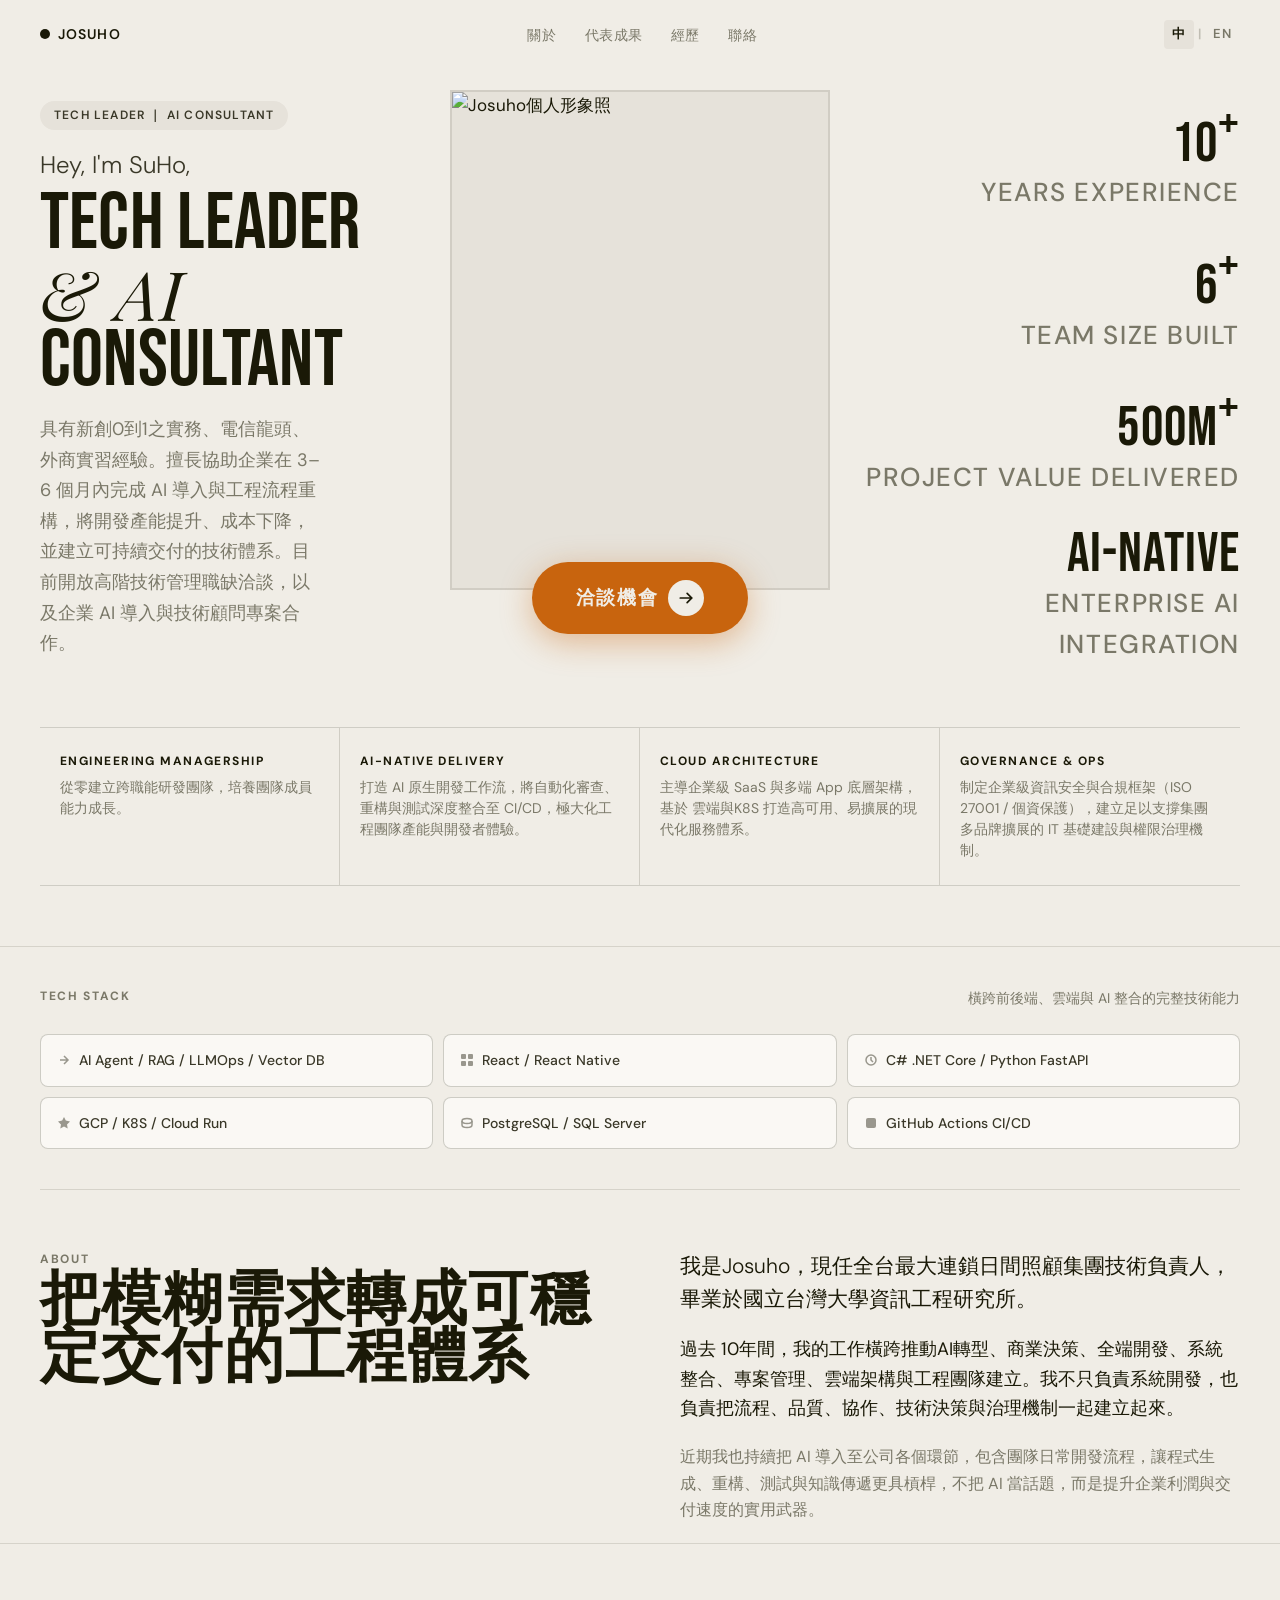
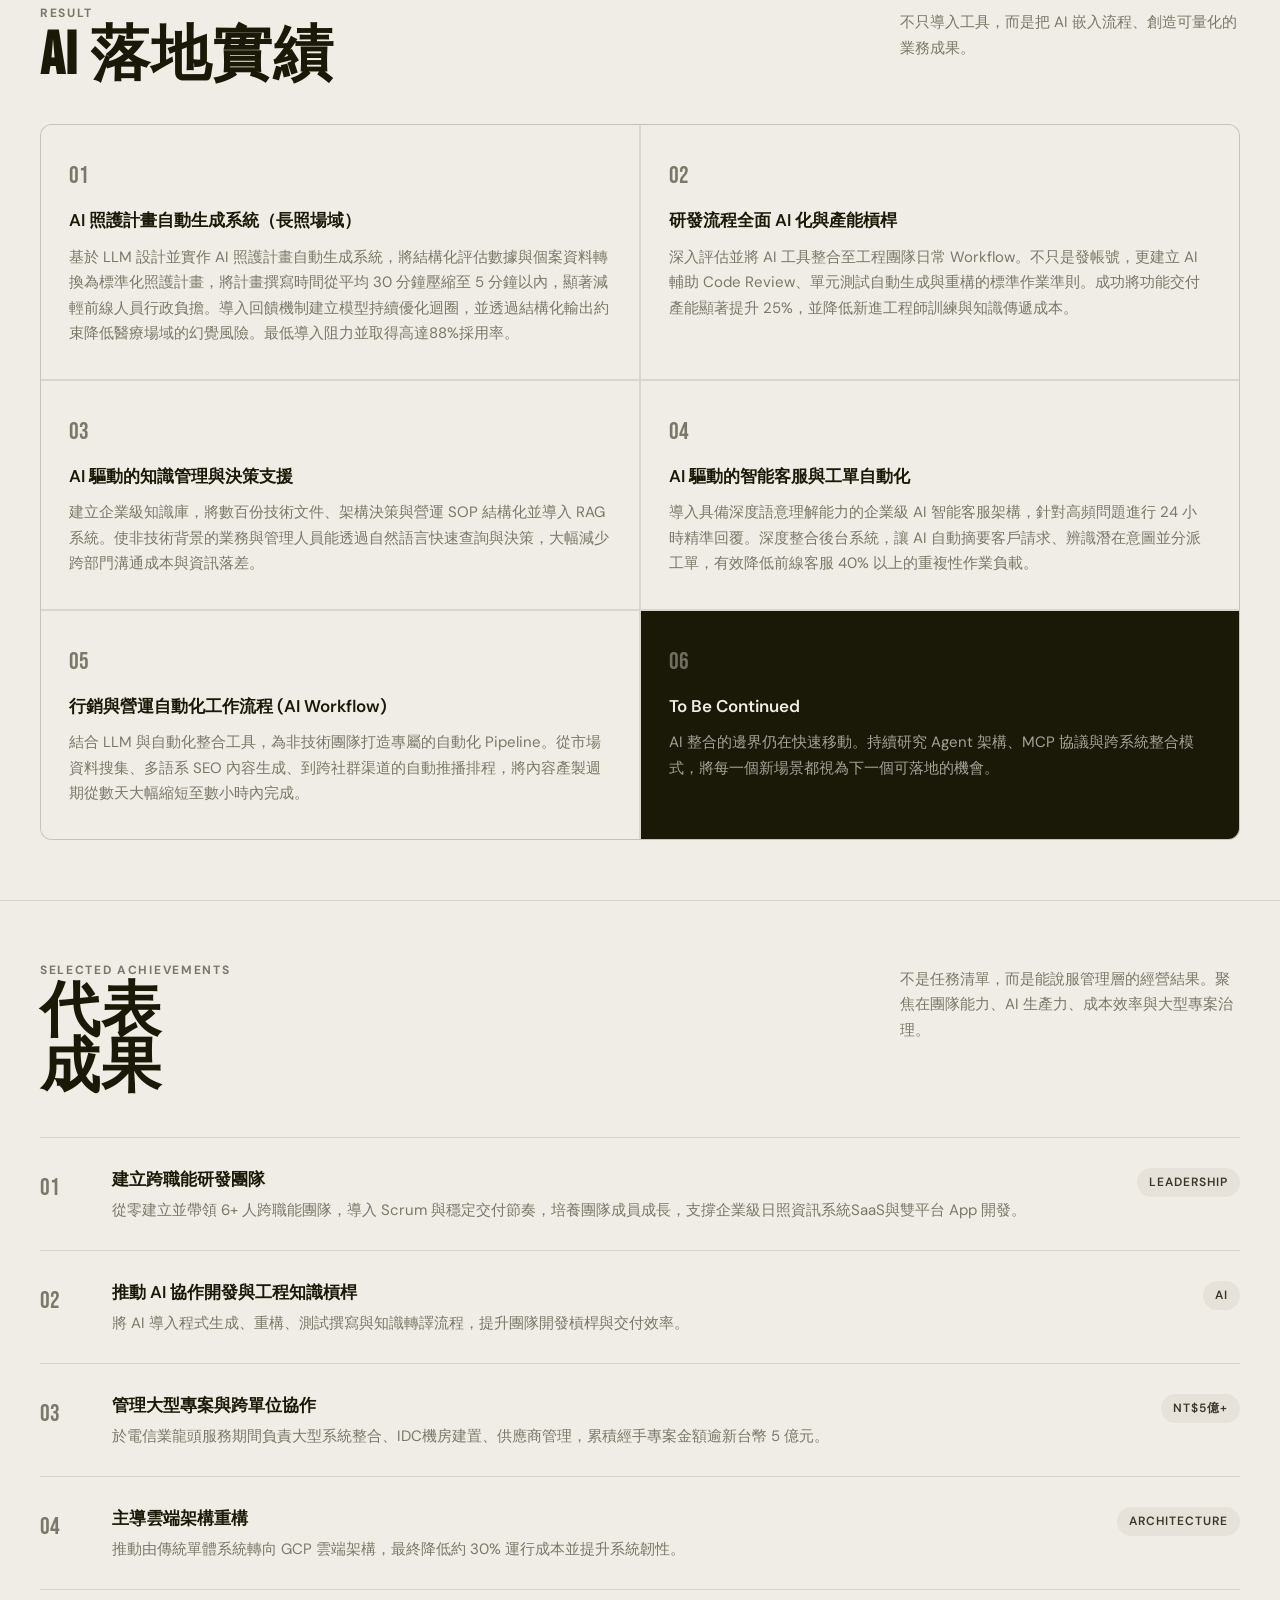
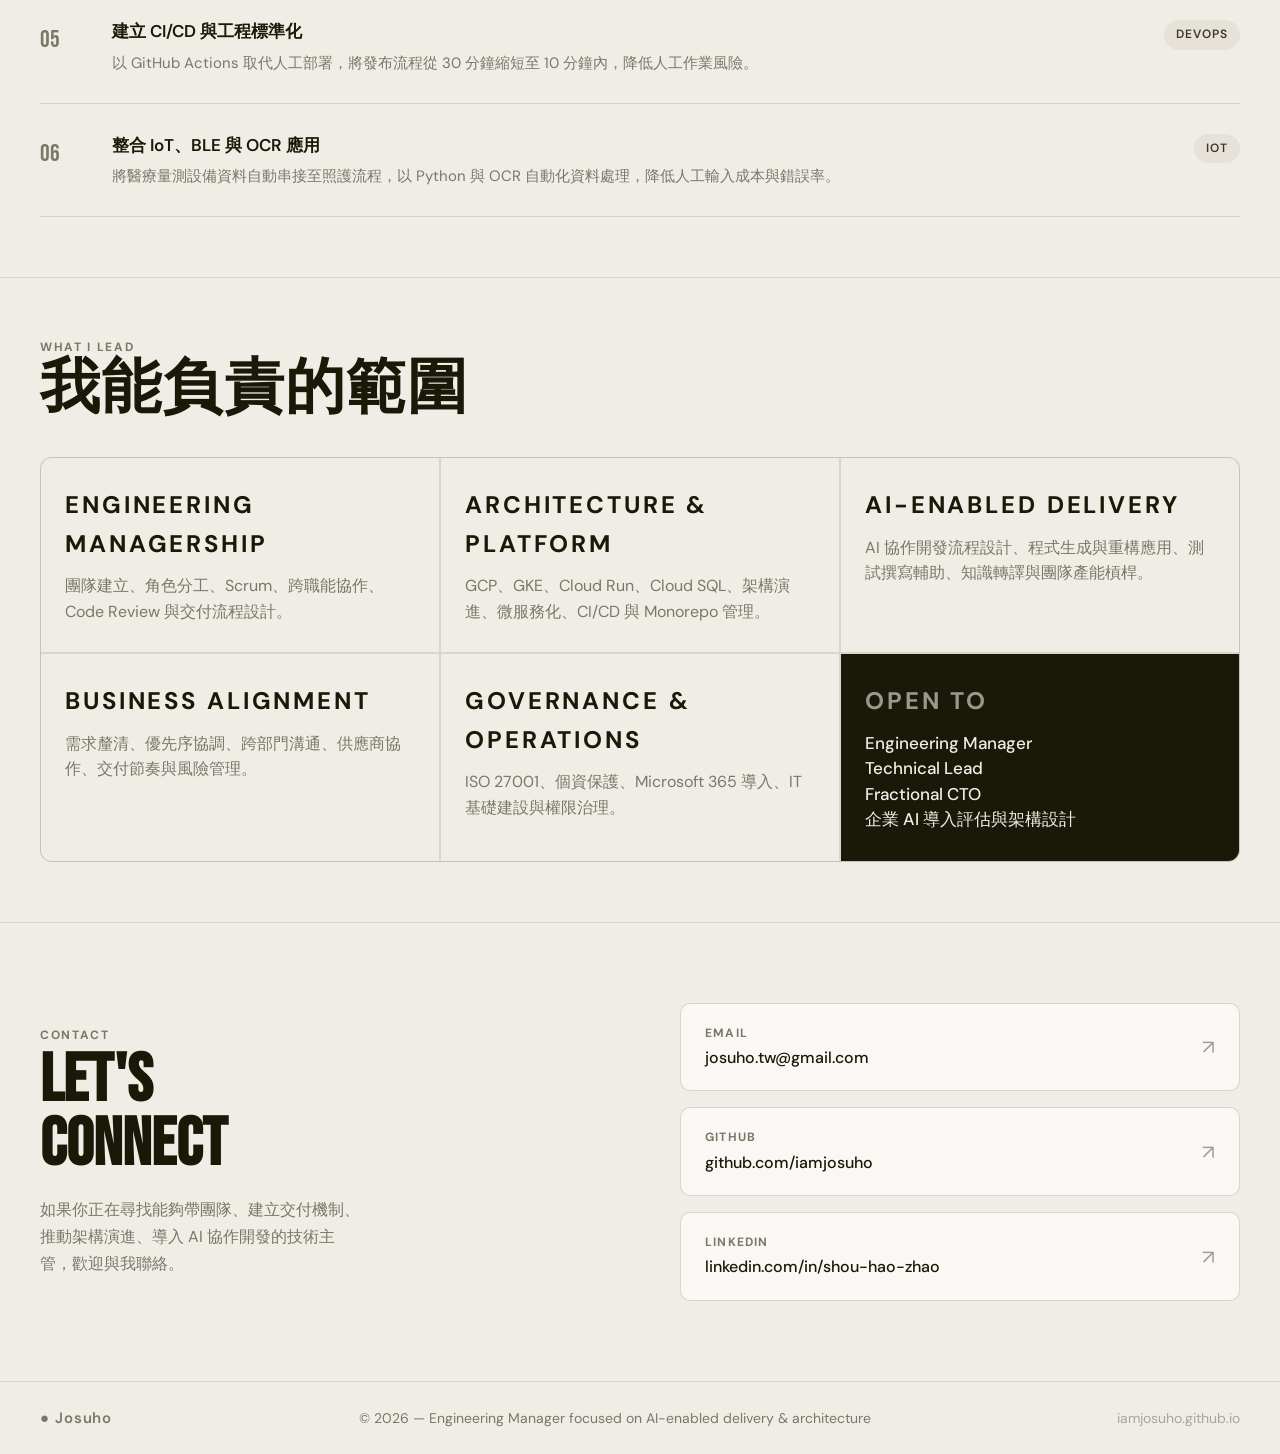
==== commit 02db758e: "chore: update contact email address across website files" ====
--- a/index.html
+++ b/index.html
@@ -1008,10 +1008,10 @@
       </p>
     </div>
     <div class="contact-links">
-      <a href="mailto:j5201314peter@gmail.com" class="contact-link-row">
+      <a href="mailto:josuho.tw@gmail.com" class="contact-link-row">
         <div>
           <div class="clr-label">Email</div>
-          <div class="clr-value">j5201314peter@gmail.com</div>
+          <div class="clr-value">josuho.tw@gmail.com</div>
         </div>
         <div class="clr-arrow">↗</div>
       </a>
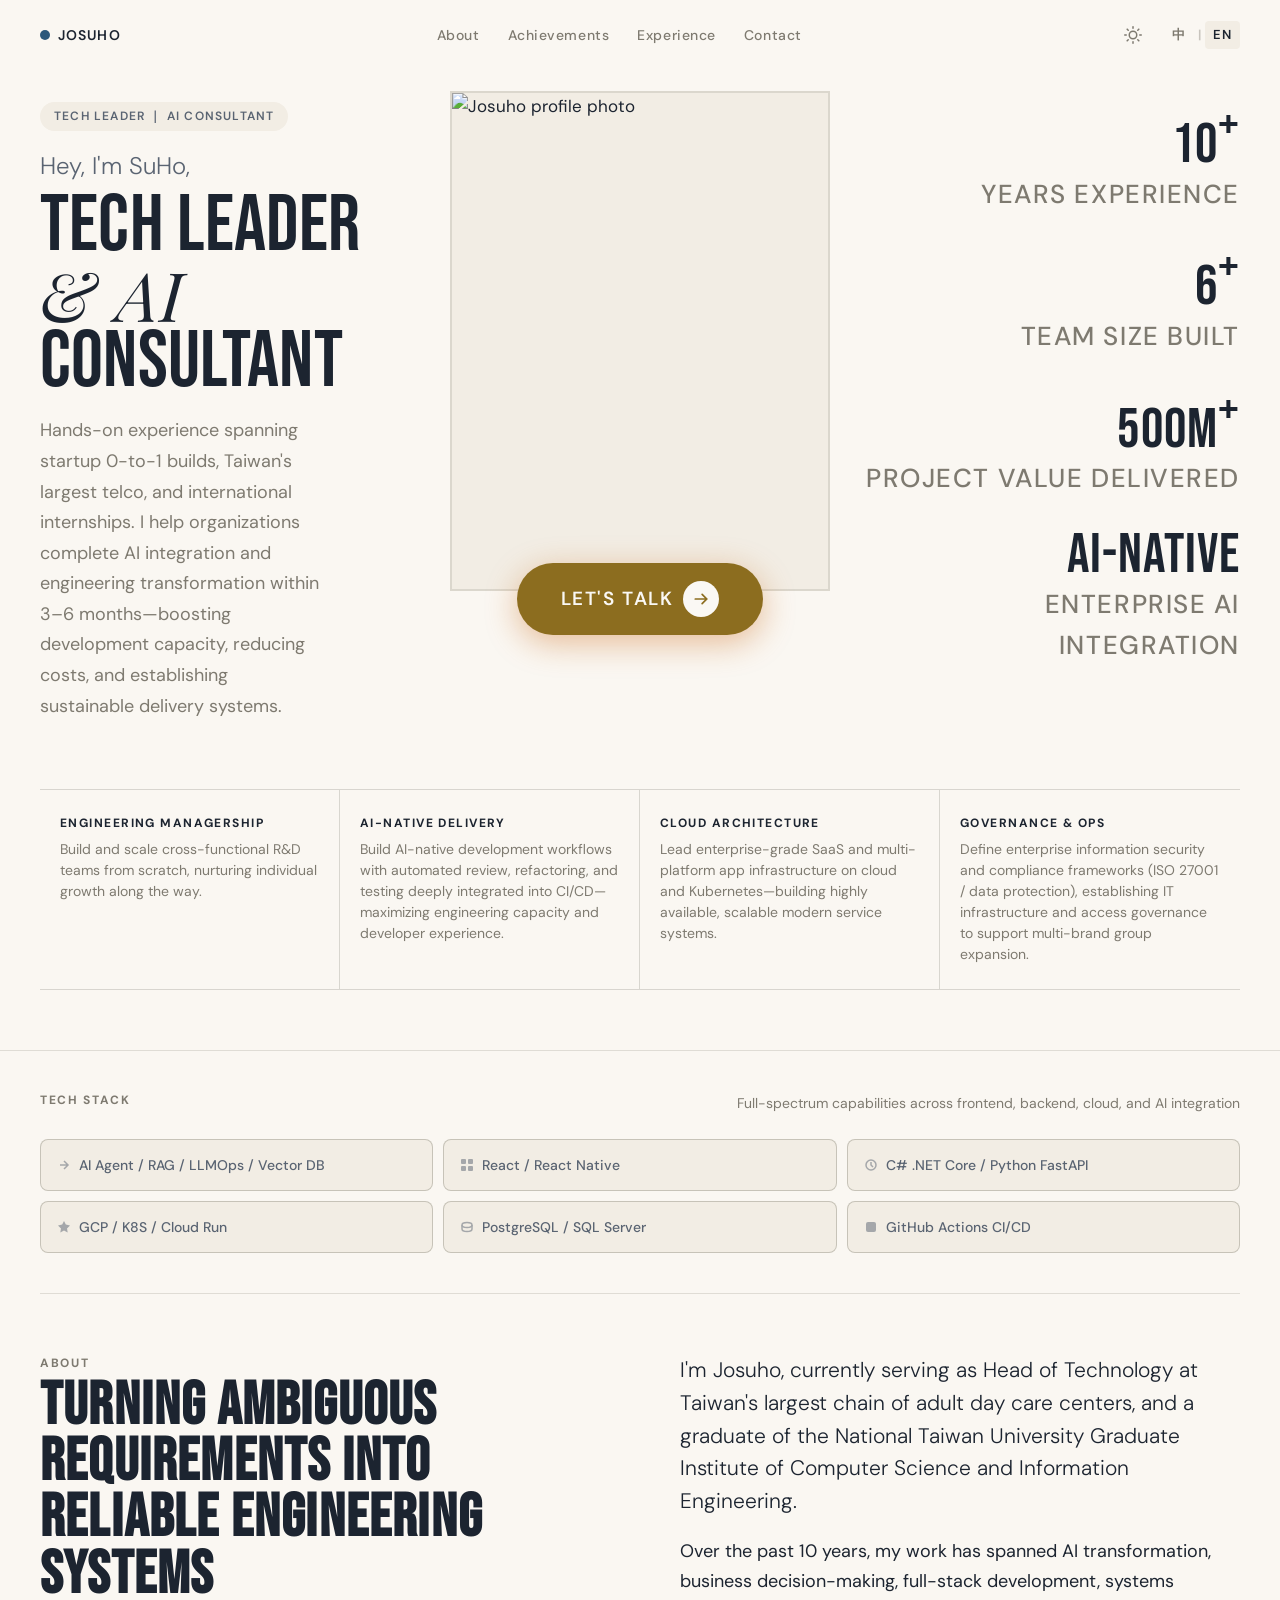
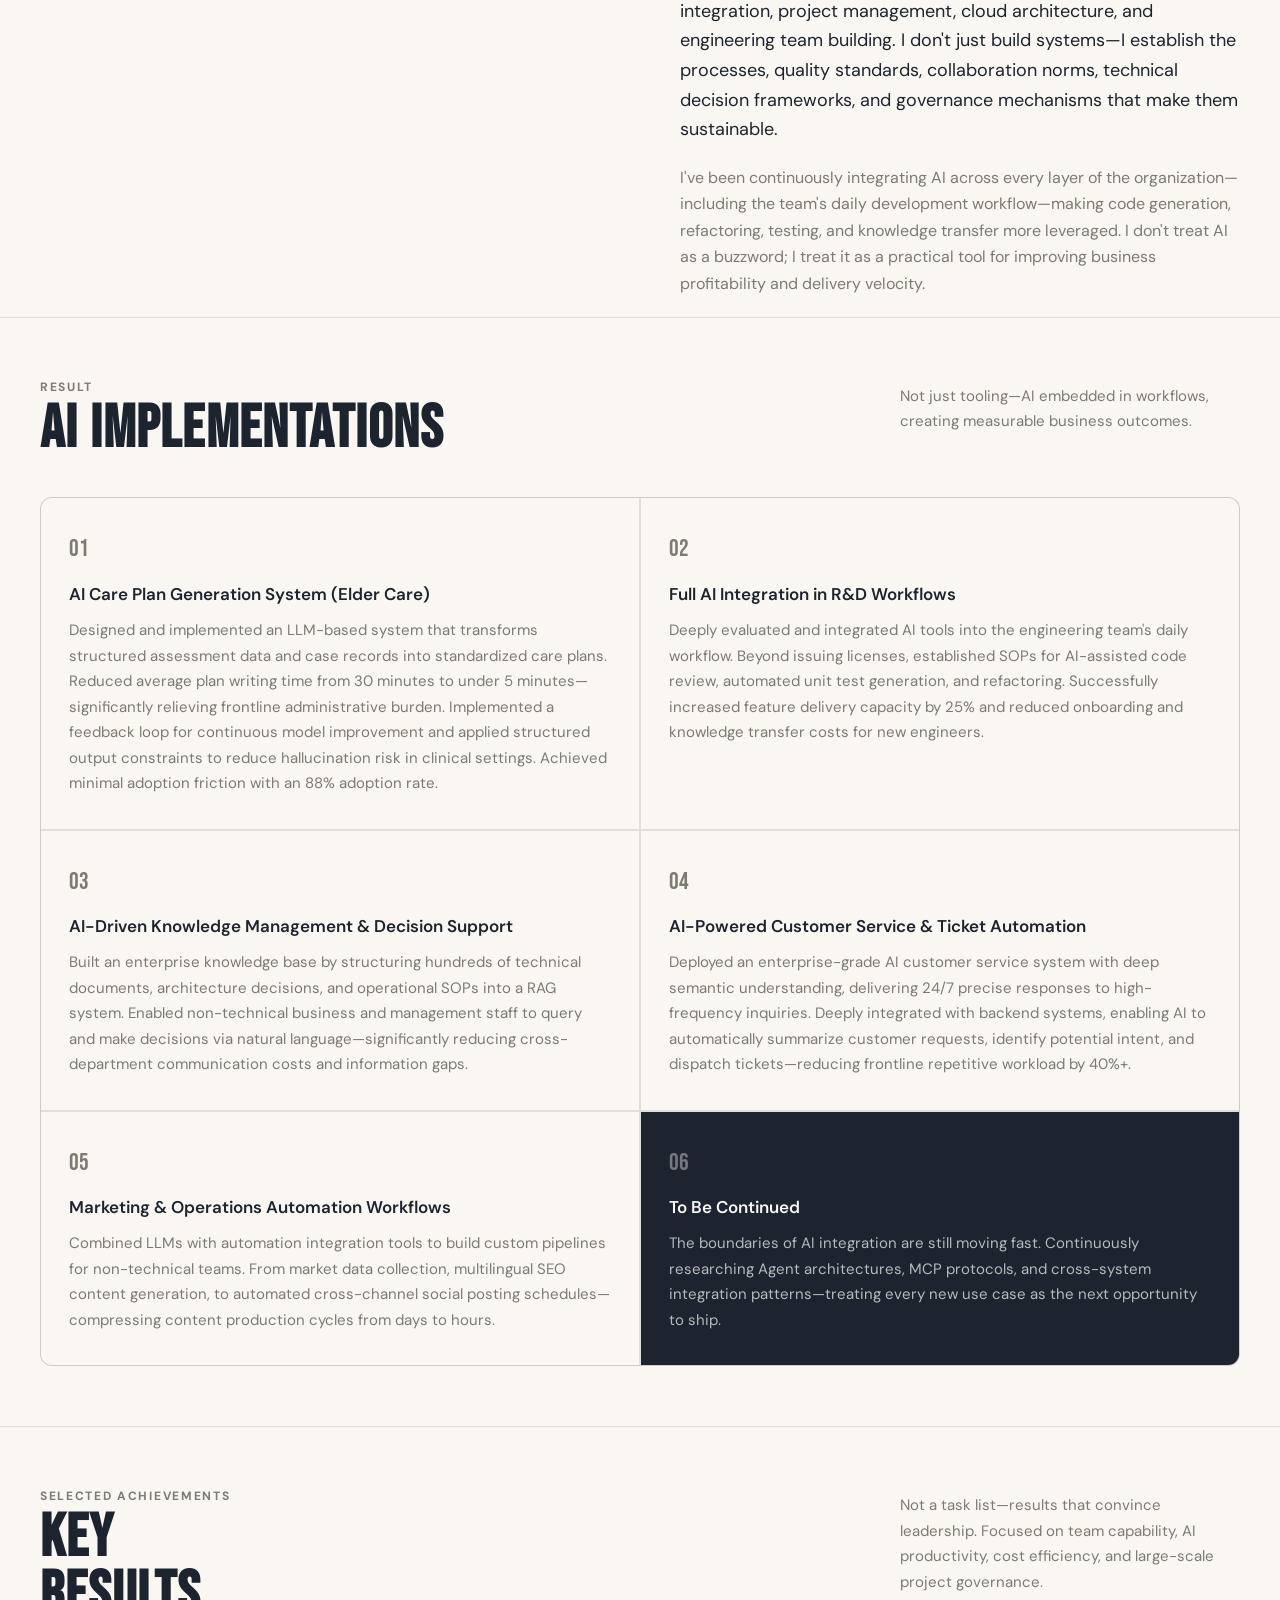
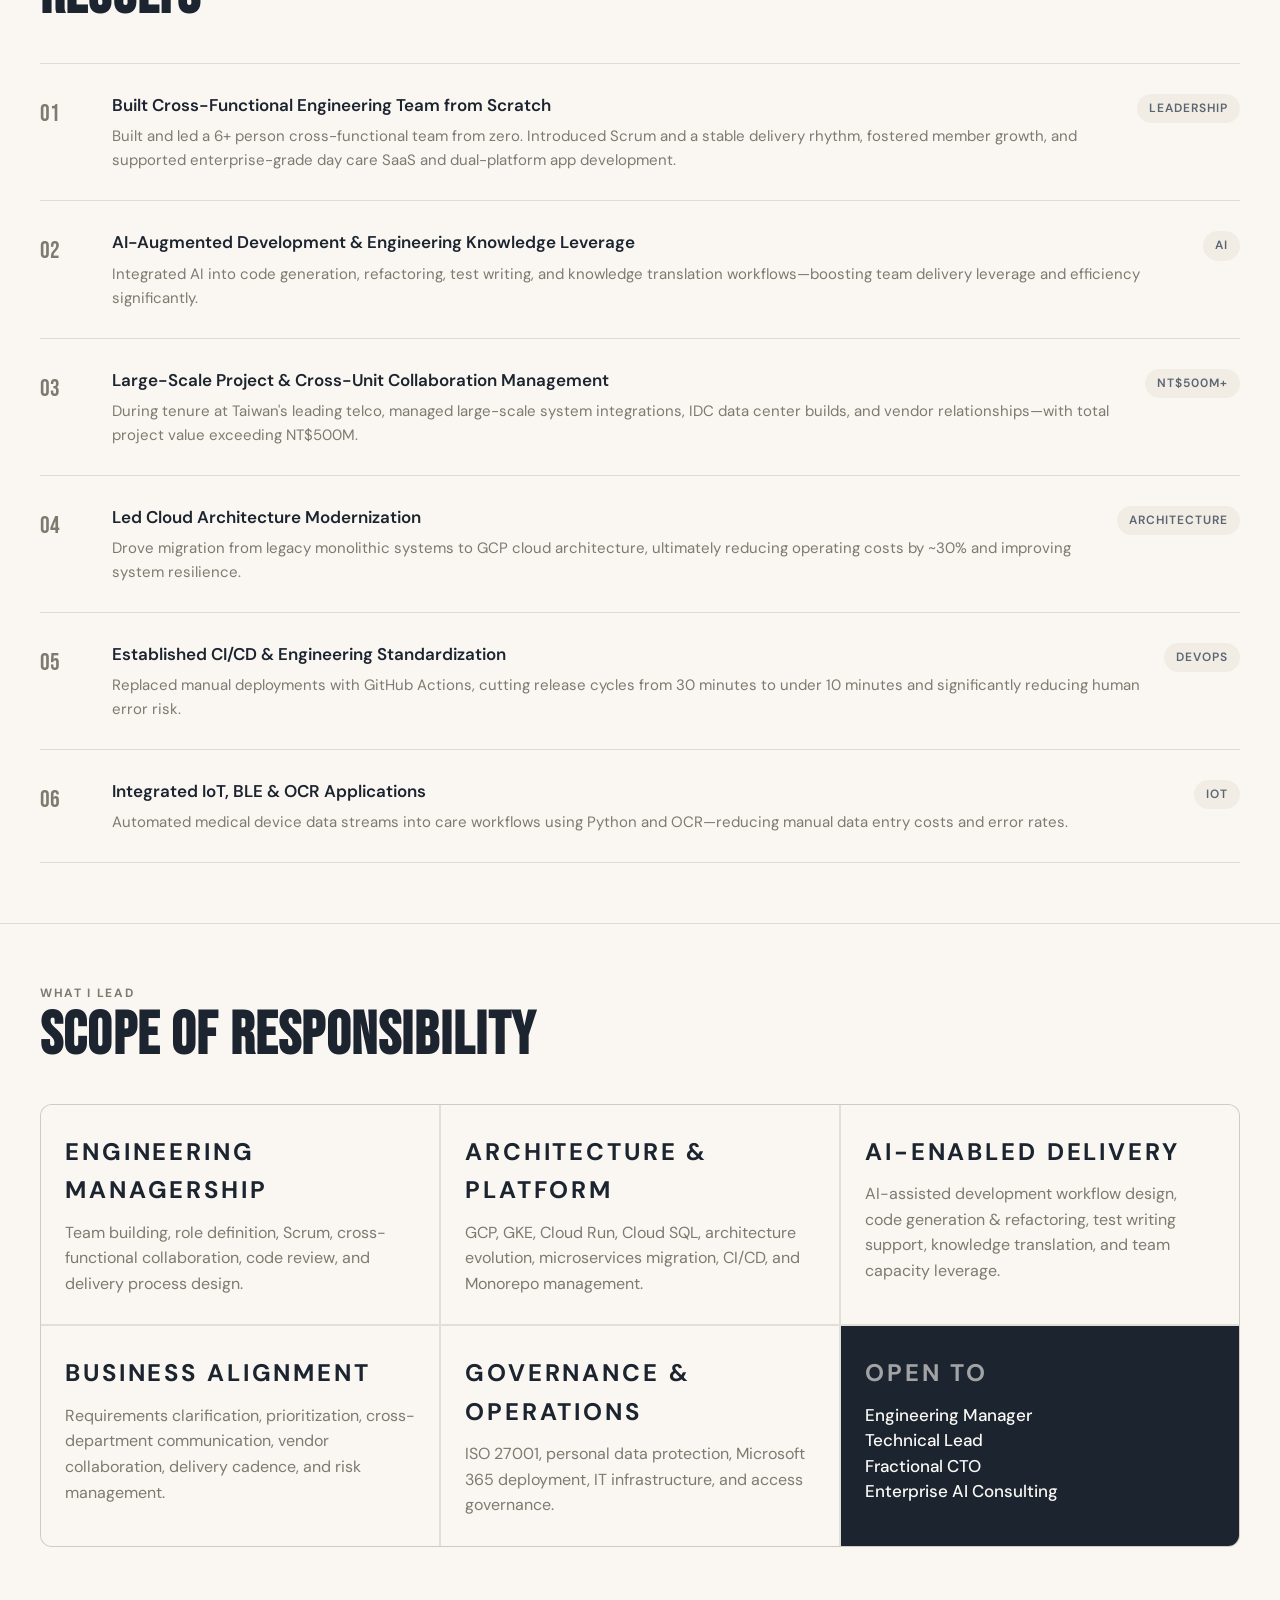
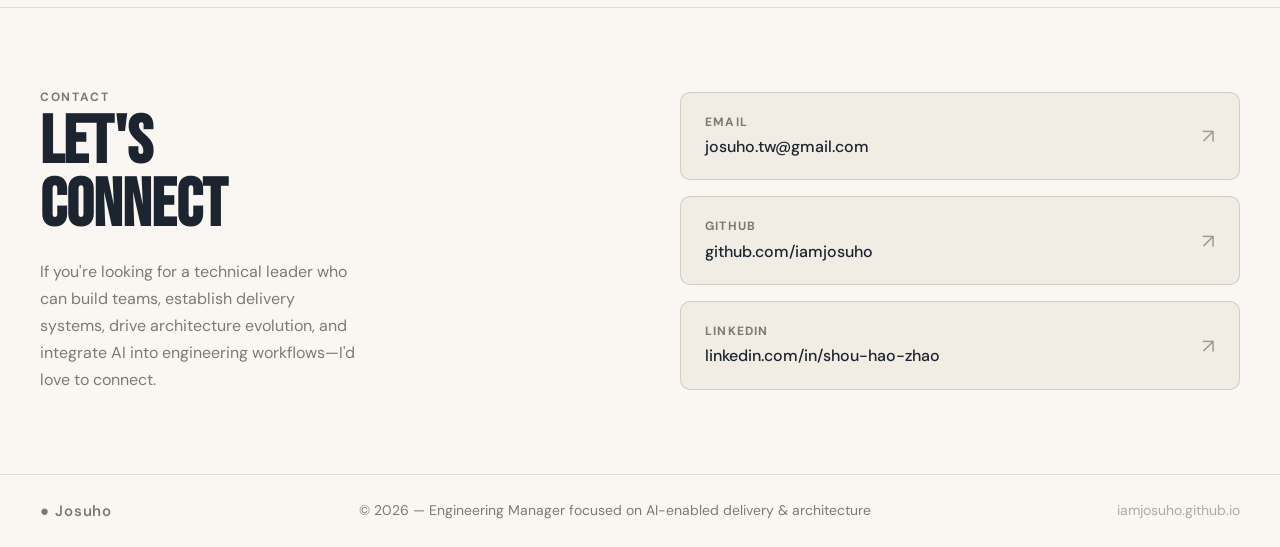
==== commit 7abc87eb: "feat: implement theme toggle, automated language redirection, and migrate theme styles to tokens.css" ====
--- a/index.html
+++ b/index.html
@@ -1,5 +1,5 @@
 <!DOCTYPE html>
-<html lang="zh-TW">
+<html lang="zh-TW" data-theme="light">
 <head>
 <meta charset="UTF-8">
 <meta name="viewport" content="width=device-width, initial-scale=1.0">
@@ -31,43 +31,9 @@
 <link rel="preconnect" href="https://fonts.googleapis.com">
 <link rel="preconnect" href="https://fonts.gstatic.com" crossorigin>
 <link href="https://fonts.googleapis.com/css2?family=Bebas+Neue&family=Playfair+Display:ital,wght@1,700&family=DM+Sans:wght@300;400;500;600&display=swap" rel="stylesheet">
+<link rel="stylesheet" href="tokens.css">
 <style>
   *, *::before, *::after { box-sizing: border-box; margin: 0; padding: 0; }
-
-  :root {
-    /* ==================================
-       1. Base Color Palette (基礎色盤) 
-       在此統一管理實體顏色，方便未來抽換
-       ================================== */
-    --color-cream: #f0ede6;
-    --color-cream-dark: #e6e2da;
-    --color-ink: #1a1907;
-    --color-ink-mid: #3a3828;
-    --color-ink-light: #7a7868;
-    --color-warm-white: #faf8f4;
-    --color-amber: #C8640E;
-
-    /* ==================================
-       2. Semantic Variables (語意化變數)
-       UI 元件開發時應全面使用這些變數
-       ================================== */
-    /* 背景色 (Backgrounds) */
-    --bg-primary: var(--color-cream);
-    --bg-secondary: var(--color-warm-white);
-    --bg-tertiary: var(--color-cream-dark);
-    --bg-inverse: var(--color-ink);
-
-    /* 文字色 (Typography) */
-    --text-primary: var(--color-ink);
-    --text-secondary: var(--color-ink-mid);
-    --text-muted: var(--color-ink-light);
-    --text-inverse: var(--color-cream);
-
-    /* 互動色 (Interactive) */
-    --accent-primary: var(--color-ink);
-    --accent-cta: var(--color-amber);
-
-  }
 
   html { scroll-behavior: smooth; }
 
@@ -98,7 +64,7 @@
   }
   .nav-dot {
     width: 10px; height: 10px; border-radius: 50%;
-    background: var(--accent-primary); display: inline-block;
+    background: var(--brand); display: inline-block;
   }
   .nav-links {
     display: flex; gap: 28px; list-style: none;
@@ -124,11 +90,11 @@
   .lang-switch a:hover { color: var(--text-primary); }
   .lang-switch a.active {
     color: var(--text-primary);
-    background: var(--bg-tertiary);
+    background: var(--bg-secondary);
   }
   .lang-sep { color: var(--text-muted); opacity: 0.4; }
   .nav-menu {
-    background: var(--accent-primary); color: var(--text-inverse);
+    background: var(--brand); color: var(--text-inverse);
     border: none; border-radius: 30px;
     padding: 10px 22px; font-size: 15px; font-weight: 600;
     letter-spacing: 0.1em; text-transform: uppercase; cursor: pointer;
@@ -182,7 +148,7 @@
 
   .hero-tag {
     display: inline-block;
-    background: var(--bg-tertiary);
+    background: var(--bg-secondary);
     border-radius: 20px;
     padding: 5px 14px;
     font-size: 12px;
@@ -194,8 +160,9 @@
   }
 
   .btn-primary {
+    --btn-bg: var(--brand);
     display: inline-flex; align-items: center; gap: 10px;
-    background: var(--accent-primary); color: var(--text-inverse);
+    background: var(--btn-bg); color: var(--text-inverse);
     border-radius: 40px; padding: 13px 24px;
     font-size: 17px; font-weight: 600; letter-spacing: 0.08em;
     text-transform: uppercase; text-decoration: none;
@@ -204,9 +171,9 @@
   .btn-primary:hover { opacity: 0.88; transform: translateY(-1px); }
   .btn-primary .arrow {
     width: 28px; height: 28px; border-radius: 50%;
-    background: var(--bg-primary); display: flex; align-items: center; justify-content: center;
-  }
-  .btn-primary .arrow svg { width: 14px; height: 14px; fill: var(--text-primary); }
+    background: var(--text-inverse); display: flex; align-items: center; justify-content: center;
+  }
+  .btn-primary .arrow svg { width: 14px; height: 14px; fill: none; color: var(--btn-bg); }
 
   /* ─── HERO CENTER (PHOTO) ─── */
   .hero-center {
@@ -216,12 +183,13 @@
     padding: 0 30px;
   }
   .hero-center .btn-primary {
+    --btn-bg: var(--accent);
     margin-top: -28px;
     position: relative;
     z-index: 1;
     padding: 18px 44px;
     font-size: 19px;
-    background: var(--accent-cta);
+    background: var(--btn-bg);
     box-shadow: 0 8px 32px rgba(200,100,14,0.40);
   }
   .hero-center .btn-primary:hover {
@@ -237,7 +205,7 @@
   }
   .photo-frame {
     width: 380px; height: 500px;
-    background: var(--bg-tertiary);
+    background: var(--bg-secondary);
 
     overflow: hidden;
     display: flex; align-items: flex-end; justify-content: center;
@@ -413,7 +381,7 @@
   .ach-desc { font-size: 15px; color: var(--text-muted); line-height: 1.6; }
   .ach-tag {
     display: inline-block;
-    background: var(--bg-tertiary);
+    background: var(--bg-secondary);
     border-radius: 20px;
     padding: 5px 12px;
     font-size: 12px; font-weight: 600;
@@ -476,7 +444,7 @@
     color: var(--text-primary);
     transition: background 0.2s, transform 0.2s;
   }
-  .contact-link-row:hover { background: var(--bg-tertiary); transform: translateX(4px); }
+  .contact-link-row:hover { background: var(--bg-secondary); transform: translateX(4px); }
   .clr-label { font-size: 12px; font-weight: 700; letter-spacing: 0.1em; text-transform: uppercase; color: var(--text-muted); margin-bottom: 2px; }
   .clr-value { font-size: 16px; font-weight: 500; }
   .clr-arrow { font-size: 20px; opacity: 0.4; }
@@ -678,6 +646,30 @@
     footer { padding: 18px 16px; flex-direction: column; gap: 8px; text-align: center; }
   }
 
+
+  /* ─── THEME TOGGLE ─── */
+  .theme-toggle {
+    background: transparent;
+    border: none;
+    color: var(--text-muted);
+    cursor: pointer;
+    display: flex;
+    align-items: center;
+    justify-content: center;
+    padding: 6px;
+    border-radius: 50%;
+    transition: color 0.2s, background 0.2s;
+  }
+  .theme-toggle:hover {
+    color: var(--text-primary);
+    background: var(--bg-secondary);
+  }
+  .theme-toggle svg {
+    width: 18px;
+    height: 18px;
+  }
+  [data-theme="light"] .theme-toggle .moon-icon { display: none; }
+  [data-theme="dark"] .theme-toggle .sun-icon { display: none; }
 </style>
     <!-- JSON-LD Structured Data -->
     <script type="application/ld+json">
@@ -693,6 +685,30 @@
       }
     }
     </script>
+
+<script>
+  (function() {
+    const root = document.documentElement;
+    const savedTheme = localStorage.getItem('theme');
+    if (savedTheme) {
+      root.setAttribute('data-theme', savedTheme);
+    } else {
+      const prefersDark = window.matchMedia('(prefers-color-scheme: dark)').matches;
+      root.setAttribute('data-theme', prefersDark ? 'dark' : 'light');
+    }
+    
+    const hasLangOverride = localStorage.getItem('langOverride');
+    if (!hasLangOverride) {
+      const userLang = navigator.language || navigator.userLanguage;
+      const isEnPage = window.location.pathname.includes('en.html');
+      if (userLang.toLowerCase().startsWith('zh') && isEnPage) {
+        window.location.replace('index.html');
+      } else if (!userLang.toLowerCase().startsWith('zh') && !isEnPage) {
+        window.location.replace('en.html');
+      }
+    }
+  })();
+</script>
 </head>
 <body>
 
@@ -708,7 +724,11 @@
     <li><a href="#experience">經歷</a></li>
     <li><a href="#contact">聯絡</a></li>
   </ul>
-  <div class="nav-right">
+    <div class="nav-right">
+    <button id="theme-toggle" class="theme-toggle" aria-label="Toggle Theme">
+      <svg class="sun-icon" viewBox="0 0 24 24" fill="none" stroke="currentColor" stroke-width="2" stroke-linecap="round" stroke-linejoin="round"><circle cx="12" cy="12" r="5"></circle><line x1="12" y1="1" x2="12" y2="3"></line><line x1="12" y1="21" x2="12" y2="23"></line><line x1="4.22" y1="4.22" x2="5.64" y2="5.64"></line><line x1="18.36" y1="18.36" x2="19.78" y2="19.78"></line><line x1="1" y1="12" x2="3" y2="12"></line><line x1="21" y1="12" x2="23" y2="12"></line><line x1="4.22" y1="19.78" x2="5.64" y2="18.36"></line><line x1="18.36" y1="5.64" x2="19.78" y2="4.22"></line></svg>
+      <svg class="moon-icon" viewBox="0 0 24 24" fill="none" stroke="currentColor" stroke-width="2" stroke-linecap="round" stroke-linejoin="round"><path d="M21 12.79A9 9 0 1 1 11.21 3 7 7 0 0 0 21 12.79z"></path></svg>
+    </button>
     <div class="lang-switch">
       <a href="index.html" class="active">中</a>
       <span class="lang-sep">|</span>
@@ -751,7 +771,7 @@
       洽談機會
       <span class="arrow">
         <svg viewBox="0 0 14 14" xmlns="http://www.w3.org/2000/svg">
-          <path d="M2 7h10M8 3l4 4-4 4" stroke="#1a1907" stroke-width="1.5" fill="none" stroke-linecap="round"/>
+          <path d="M2 7h10M8 3l4 4-4 4" stroke="currentColor" stroke-width="1.5" fill="transparent" stroke-linecap="round"/>
         </svg>
       </span>
     </a>
@@ -891,10 +911,10 @@
       <div class="ai-track-card-title">行銷與營運自動化工作流程 (AI Workflow)</div>
       <div class="ai-track-card-desc">結合 LLM 與自動化整合工具，為非技術團隊打造專屬的自動化 Pipeline。從市場資料搜集、多語系 SEO 內容生成、到跨社群渠道的自動推播排程，將內容產製週期從數天大幅縮短至數小時內完成。</div>
     </div>
-    <div class="ai-track-card" style="background:var(--bg-inverse);color:var(--text-inverse);">
-      <div class="ai-track-num" style="color:rgba(240,237,230,0.4);">06</div>
-      <div class="ai-track-card-title" style="color:var(--text-inverse);">To Be Continued</div>
-      <div class="ai-track-card-desc" style="color:rgba(240,237,230,0.65);">AI 整合的邊界仍在快速移動。持續研究 Agent 架構、MCP 協議與跨系統整合模式，將每一個新場景都視為下一個可落地的機會。</div>
+    <div class="ai-track-card" style="background:var(--text-primary);color:var(--text-inverse);">
+      <div class="ai-track-num" style="color: var(--text-inverse); opacity: 0.4;">06</div>
+      <div class="ai-track-card-title" style="color: var(--text-inverse);">To Be Continued</div>
+      <div class="ai-track-card-desc" style="color: var(--text-inverse); opacity: 0.7;">AI 整合的邊界仍在快速移動。持續研究 Agent 架構、MCP 協議與跨系統整合模式，將每一個新場景都視為下一個可落地的機會。</div>
     </div>
   </div>
 </div>
@@ -990,8 +1010,8 @@
       <div class="exp-cell-title">Governance & Operations</div>
       <div class="exp-cell-desc">ISO 27001、個資保護、Microsoft 365 導入、IT 基礎建設與權限治理。</div>
     </div>
-    <div class="exp-cell" style="background:var(--bg-inverse);color:var(--text-inverse);">
-      <div class="exp-cell-title" style="color:rgba(240,237,230,0.6);">Open to</div>
+    <div class="exp-cell" style="background:var(--text-primary);color:var(--text-inverse);">
+      <div class="exp-cell-title" style="color: var(--text-inverse); opacity: 0.6;">Open to</div>
       <div class="exp-cell-desc" style="color:var(--text-inverse);font-size:17px;font-weight:500;line-height:1.5;">Engineering Manager<br>Technical Lead<br>Fractional CTO<br>企業 AI 導入評估與架構設計</div>
     </div>
   </div>
@@ -1052,5 +1072,6 @@
   });
 </script>
 
+<script src="main.js"></script>
 </body>
 </html>
--- a/tokens.css
+++ b/tokens.css
@@ -0,0 +1,139 @@
+/* ============================================================
+   Zic Zhao 個人網站設計系統 — 八字色彩 Tokens
+   ============================================================ */
+
+:root {
+  /* ---- Primitive: base ---- */
+  --base-white: #FFFFFF;
+
+  /* ---- Primitive: earth (淺色土金補運底色) ---- */
+  --earth-50:  #FAF7F2;
+  --earth-100: #F2EDE4;
+  --earth-200: #E3DCCE;
+
+  /* ---- Primitive: ink (淺色水墨文字色) ---- */
+  --ink-800: #5A6472;
+  --ink-900: #1C2430;
+
+  /* ---- Primitive: metal 辛金中性階 ---- */
+  --metal-50:  #FAF8F4;
+  --metal-100: #F3F0E9;
+  --metal-150: #EDEAE3; /* 月白 (深色文字主色) */
+  --metal-200: #E5E0D5;
+  --metal-300: #CFC9BB;
+  --metal-400: #A8A398;
+  --metal-500: #7E7A70;
+  --metal-600: #5C5952;
+  --metal-700: #44423C;
+  --metal-800: #2C2B27;
+  --metal-900: #1A1917;
+
+  /* ---- Primitive: water 壬癸食傷主色階 ---- */
+  --water-50:  #EEF4F8;
+  --water-100: #D8E6EF;
+  --water-200: #B3CDDE;
+  --water-250: #A8B0BC; /* 深色文字次要色 */
+  --water-300: #85AEC8;
+  --water-400: #5B8FB0;
+  --water-450: #7C8694; /* 深色文字靜音色 */
+  --water-500: #3B7095;
+  --water-600: #2B577A;
+  --water-700: #204360;
+  --water-750: #3A4656; /* 深色邊框重色 */
+  --water-800: #172F45;
+  --water-825: #2A3442; /* 深色邊框 */
+  --water-850: #222B37; /* 深色浮動表面 */
+  --water-875: #1A212B; /* 深色表面 */
+  --water-900: #0F1F2E;
+  --water-925: #151C25; /* 深色次要底色 */
+  --water-950: #10151C; /* 深色主底色 */
+
+  /* ---- Primitive: gold 甲木財星點綴階 ---- */
+  --gold-50:  #FBF6E9;
+  --gold-100: #F4E8C8;
+  --gold-200: #E8D28F;
+  --gold-300: #D9B95C;
+  --gold-400: #C9A227;
+  --gold-500: #A9871E;
+  --gold-600: #8C6D1F;
+  --gold-700: #6E551C;
+  --gold-800: #4F3D16;
+  --gold-900: #33270F;
+
+  /* ---- Semantic: 五行語意色 ---- */
+  --color-success: #3E7C4F;
+  --color-warning: #B4690E;
+  --color-error:   #B3392F;
+  --color-info:    var(--water-500);
+}
+
+/* ---- Light mode（預設）：土金補運底 ---- */
+[data-theme="light"] {
+  --bg-primary:    var(--earth-50);
+  --bg-secondary:  var(--earth-100);
+  --surface:       var(--base-white);
+  --surface-raised:var(--base-white);
+  --border:        var(--earth-200);
+  --border-strong: var(--metal-300);
+
+  --text-primary:  var(--ink-900);
+  --text-secondary:var(--ink-800);
+  --text-muted:    var(--metal-500);
+  --text-inverse:  var(--metal-50);
+
+  --brand:         var(--water-600);
+  --brand-hover:   var(--water-700);
+  --brand-subtle:  var(--water-50);
+  --accent:        var(--gold-600);
+  --accent-decor:  var(--gold-400);
+  --link:          var(--water-600);
+  --focus-ring:    var(--water-400);
+}
+
+/* ---- Dark mode：食傷水的深邃 ---- */
+[data-theme="dark"] {
+  --bg-primary:    var(--water-950);
+  --bg-secondary:  var(--water-925);
+  --surface:       var(--water-875);
+  --surface-raised:var(--water-850);
+  --border:        var(--water-825);
+  --border-strong: var(--water-750);
+
+  --text-primary:  var(--metal-150);
+  --text-secondary:var(--water-250);
+  --text-muted:    var(--water-450);
+  --text-inverse:  var(--water-950);
+
+  --brand:         var(--water-300);
+  --brand-hover:   var(--water-200);
+  --brand-subtle:  var(--water-800);
+  --accent:        var(--gold-300);
+  --accent-decor:  var(--gold-400);
+  --link:          var(--water-300);
+  --focus-ring:    var(--water-400);
+}
+
+/* 跟隨系統偏好（未手動指定 data-theme 時） */
+@media (prefers-color-scheme: dark) {
+  :root:not([data-theme]) {
+    --bg-primary:    var(--water-950);
+    --bg-secondary:  var(--water-925);
+    --surface:       var(--water-875);
+    --surface-raised:var(--water-850);
+    --border:        var(--water-825);
+    --border-strong: var(--water-750);
+
+    --text-primary:  var(--metal-150);
+    --text-secondary:var(--water-250);
+    --text-muted:    var(--water-450);
+    --text-inverse:  var(--water-950);
+
+    --brand:         var(--water-300);
+    --brand-hover:   var(--water-200);
+    --brand-subtle:  var(--water-800);
+    --accent:        var(--gold-300);
+    --accent-decor:  var(--gold-400);
+    --link:          var(--water-300);
+    --focus-ring:    var(--water-400);
+  }
+}
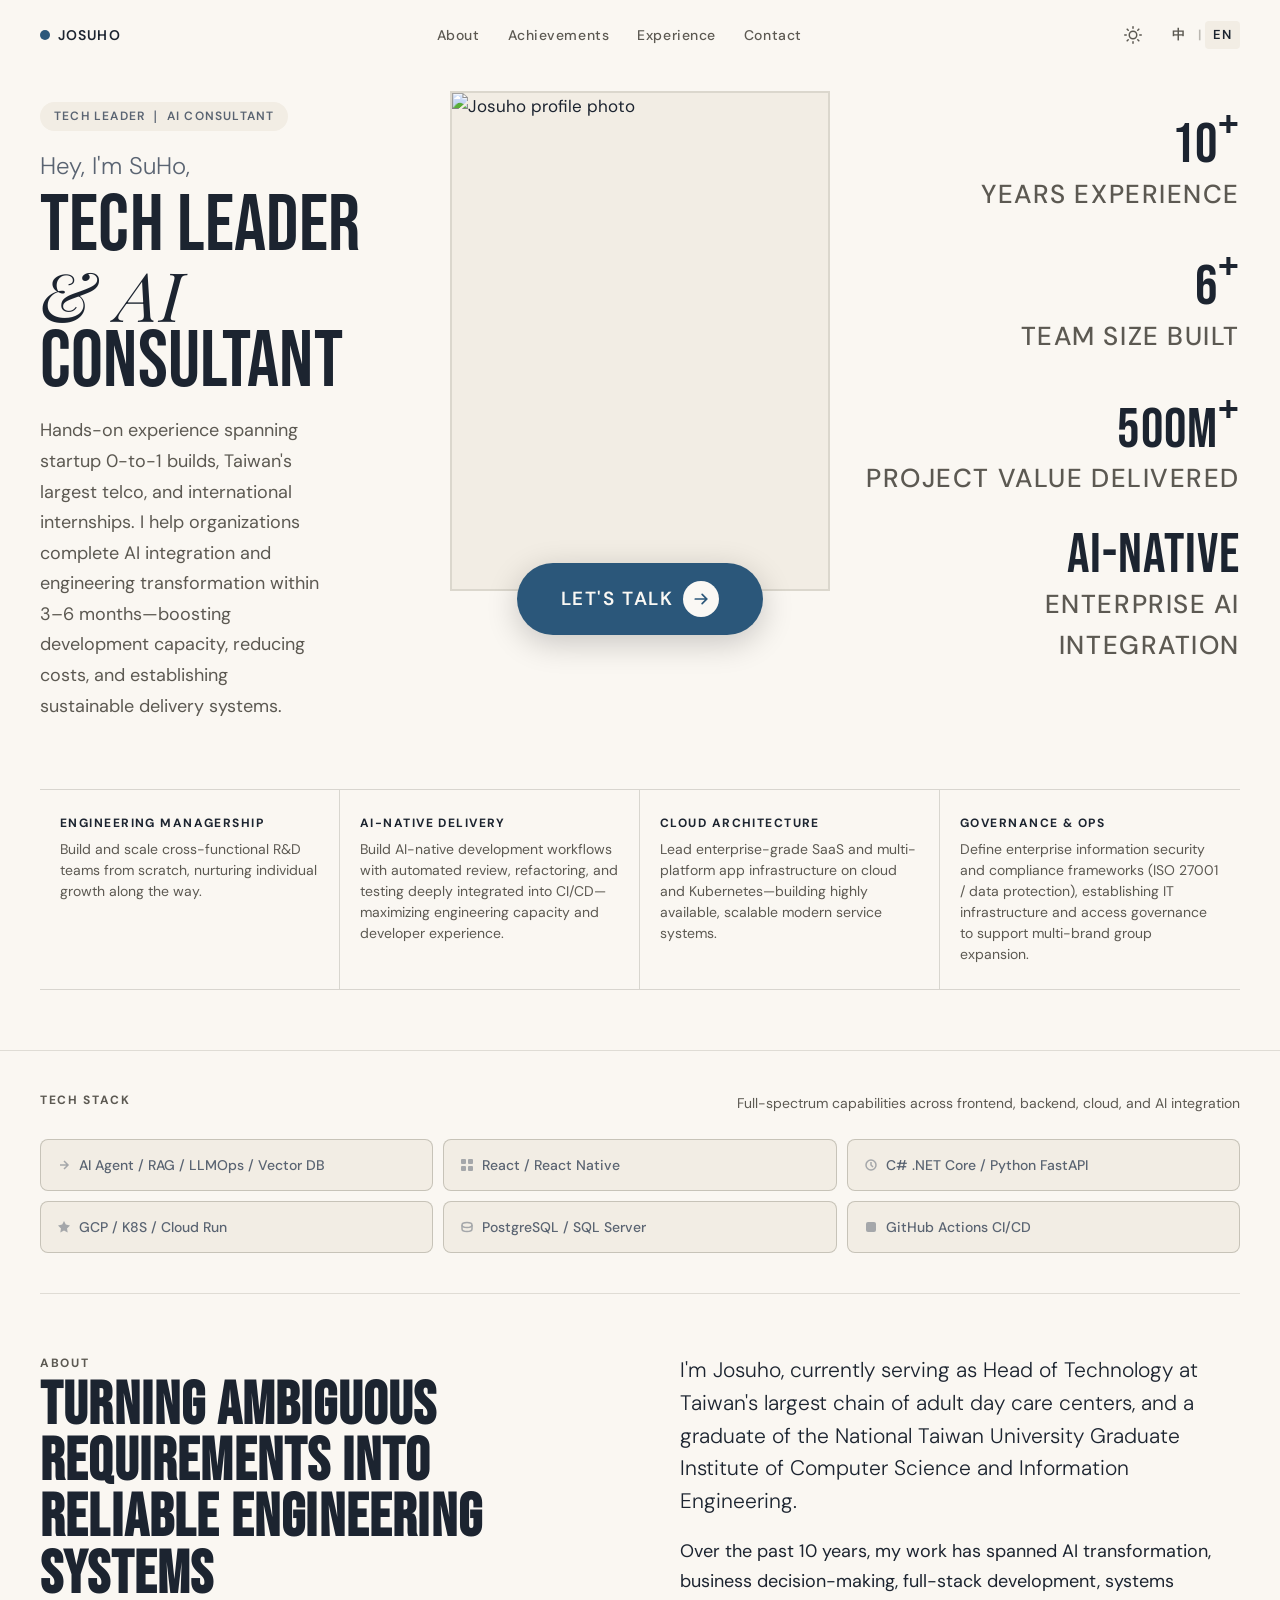
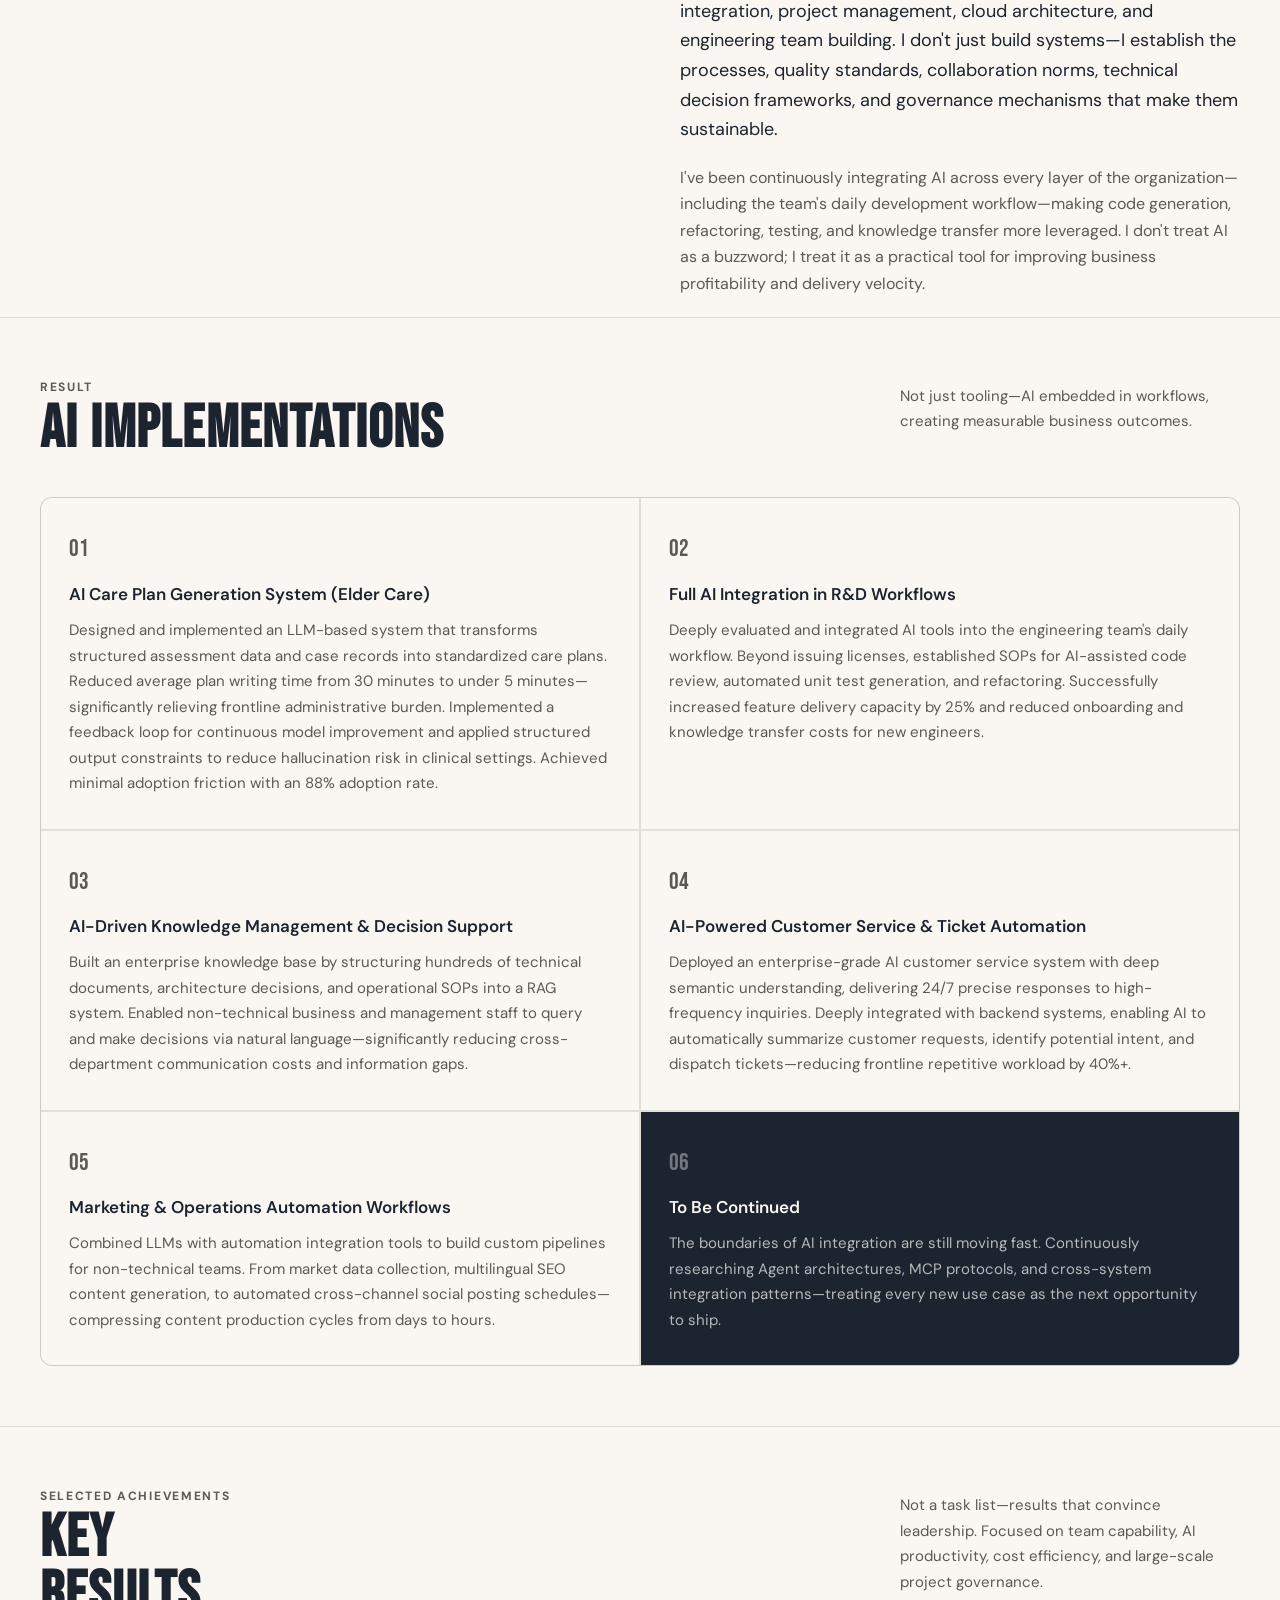
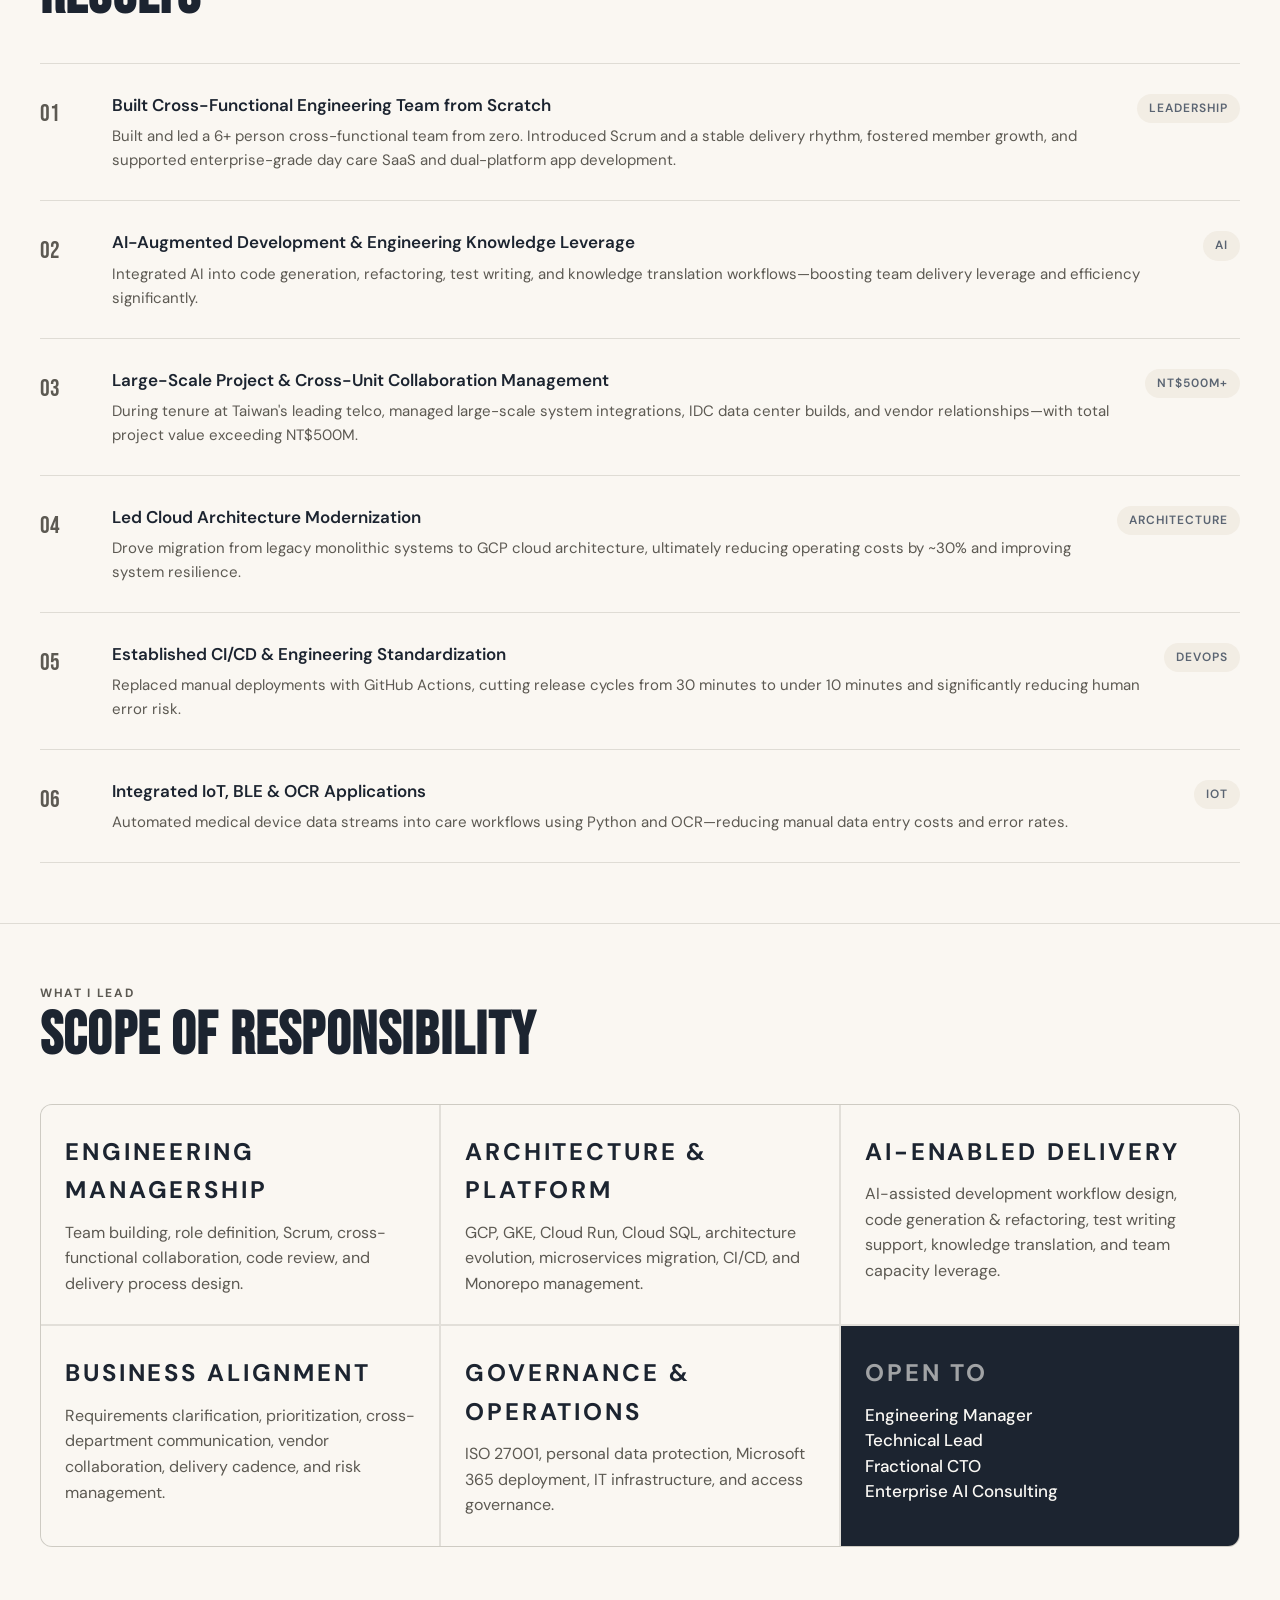
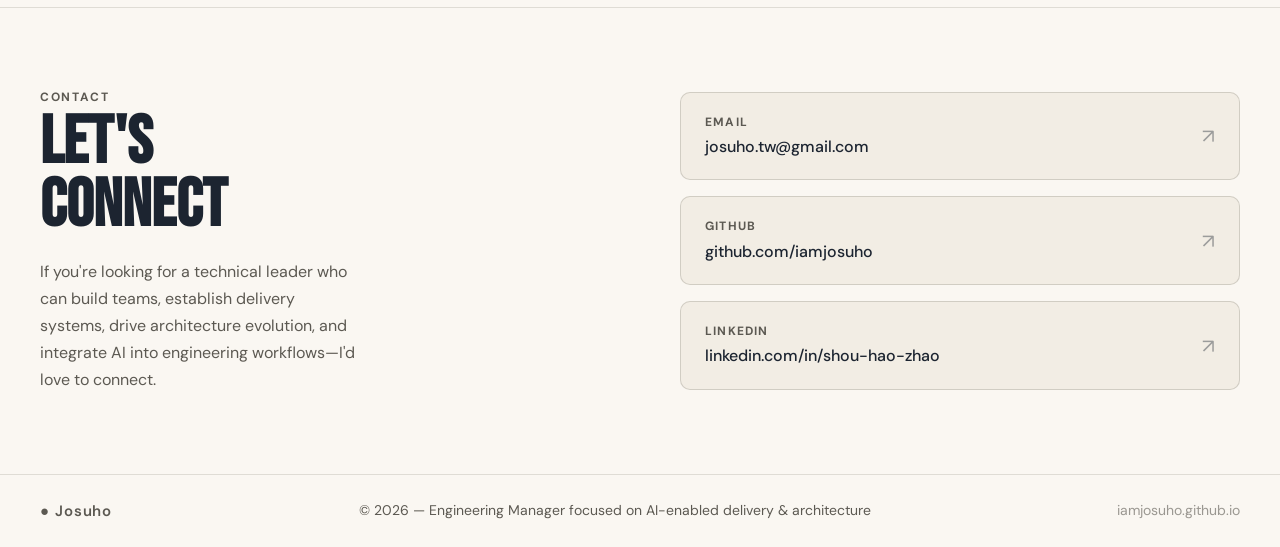
==== commit cf8227d9: "refactor: update hero button styles with consistent theme variables and updated shadows" ====
--- a/index.html
+++ b/index.html
@@ -183,18 +183,17 @@
     padding: 0 30px;
   }
   .hero-center .btn-primary {
-    --btn-bg: var(--accent);
     margin-top: -28px;
     position: relative;
     z-index: 1;
     padding: 18px 44px;
     font-size: 19px;
     background: var(--btn-bg);
-    box-shadow: 0 8px 32px rgba(200,100,14,0.40);
+    box-shadow: 0 8px 32px rgba(0, 0, 0, 0.20);
   }
   .hero-center .btn-primary:hover {
     opacity: 1;
-    background: #a8520b;
+    background: var(--brand-hover);
     transform: translateY(-2px);
   }
   .hero-center .btn-primary .arrow {
--- a/tokens.css
+++ b/tokens.css
@@ -1,24 +1,19 @@
 /* ============================================================
    Zic Zhao 個人網站設計系統 — 八字色彩 Tokens
+   命理依據：乾造 壬申 癸卯 辛巳 甲午（辛金日主，食傷生財格）
+   策略：B（本命）為主、A（補運）為輔，light/dark 雙模式
+   ------------------------------------------------------------
+   五行對應：
+   金（辛，日主）  → metal  中性色階（鉑銀、暖灰）
+   水（壬癸，食傷）→ water  主色（深邃藍，才華與表達）
+   木火（甲/財官） → gold   點綴色（暖金，財星）
+   土（印，喜神）  → 淺色模式底色（暖米白，補運）
    ============================================================ */
 
 :root {
-  /* ---- Primitive: base ---- */
-  --base-white: #FFFFFF;
-
-  /* ---- Primitive: earth (淺色土金補運底色) ---- */
-  --earth-50:  #FAF7F2;
-  --earth-100: #F2EDE4;
-  --earth-200: #E3DCCE;
-
-  /* ---- Primitive: ink (淺色水墨文字色) ---- */
-  --ink-800: #5A6472;
-  --ink-900: #1C2430;
-
   /* ---- Primitive: metal 辛金中性階 ---- */
   --metal-50:  #FAF8F4;
   --metal-100: #F3F0E9;
-  --metal-150: #EDEAE3; /* 月白 (深色文字主色) */
   --metal-200: #E5E0D5;
   --metal-300: #CFC9BB;
   --metal-400: #A8A398;
@@ -32,21 +27,13 @@
   --water-50:  #EEF4F8;
   --water-100: #D8E6EF;
   --water-200: #B3CDDE;
-  --water-250: #A8B0BC; /* 深色文字次要色 */
   --water-300: #85AEC8;
   --water-400: #5B8FB0;
-  --water-450: #7C8694; /* 深色文字靜音色 */
   --water-500: #3B7095;
   --water-600: #2B577A;
   --water-700: #204360;
-  --water-750: #3A4656; /* 深色邊框重色 */
   --water-800: #172F45;
-  --water-825: #2A3442; /* 深色邊框 */
-  --water-850: #222B37; /* 深色浮動表面 */
-  --water-875: #1A212B; /* 深色表面 */
   --water-900: #0F1F2E;
-  --water-925: #151C25; /* 深色次要底色 */
-  --water-950: #10151C; /* 深色主底色 */
 
   /* ---- Primitive: gold 甲木財星點綴階 ---- */
   --gold-50:  #FBF6E9;
@@ -61,48 +48,49 @@
   --gold-900: #33270F;
 
   /* ---- Semantic: 五行語意色 ---- */
-  --color-success: #3E7C4F;
-  --color-warning: #B4690E;
-  --color-error:   #B3392F;
-  --color-info:    var(--water-500);
+  --color-success: #3E7C4F;  /* 木 */
+  --color-warning: #B4690E;  /* 火（暖橙） */
+  --color-error:   #B3392F;  /* 火（赤） */
+  --color-info:    var(--water-500); /* 水 */
 }
 
 /* ---- Light mode（預設）：土金補運底 ---- */
+:root,
 [data-theme="light"] {
-  --bg-primary:    var(--earth-50);
-  --bg-secondary:  var(--earth-100);
-  --surface:       var(--base-white);
-  --surface-raised:var(--base-white);
-  --border:        var(--earth-200);
+  --bg-primary:    #FAF7F2;          /* 暖米白（土，喜神） */
+  --bg-secondary:  #F2EDE4;
+  --surface:       #FFFFFF;
+  --surface-raised:#FFFFFF;
+  --border:        #E3DCCE;
   --border-strong: var(--metal-300);
 
-  --text-primary:  var(--ink-900);
-  --text-secondary:var(--ink-800);
-  --text-muted:    var(--metal-500);
-  --text-inverse:  var(--metal-50);
+  --text-primary:  #1C2430;          /* 藍黑（水墨） */
+  --text-secondary:#5A6472;
+  --text-muted:    var(--metal-600);
+  --text-inverse:  #FAF8F4;
 
-  --brand:         var(--water-600);
+  --brand:         var(--water-600); /* 主色：深邃藍 */
   --brand-hover:   var(--water-700);
   --brand-subtle:  var(--water-50);
-  --accent:        var(--gold-600);
-  --accent-decor:  var(--gold-400);
+  --accent:        var(--gold-600);  /* 點綴：暖金（文字級） */
+  --accent-decor:  var(--gold-400);  /* 點綴：暖金（裝飾級，勿當文字） */
   --link:          var(--water-600);
   --focus-ring:    var(--water-400);
 }
 
-/* ---- Dark mode：食傷水的深邃 ---- */
+/* ---- Dark mode（v1.2）：更深的暖黑底 ---- */
 [data-theme="dark"] {
-  --bg-primary:    var(--water-950);
-  --bg-secondary:  var(--water-925);
-  --surface:       var(--water-875);
-  --surface-raised:var(--water-850);
-  --border:        var(--water-825);
-  --border-strong: var(--water-750);
+  --bg-primary:    #120F0C;          /* 更深的暖黑底（土，喜神） */
+  --bg-secondary:  #181410;
+  --surface:       #1D1814;          /* 卡片 */
+  --surface-raised:#26211C;          /* 原 surface 值下移遞補 */
+  --border:        #332C25;
+  --border-strong: #453D33;
 
-  --text-primary:  var(--metal-150);
-  --text-secondary:var(--water-250);
-  --text-muted:    var(--water-450);
-  --text-inverse:  var(--water-950);
+  --text-primary:  #EDEAE3;          /* 月白（辛金） */
+  --text-secondary:#B3AB9E;
+  --text-muted:    var(--metal-400);          /* 調亮，維持對比度 */
+  --text-inverse:  #120F0C;          /* 跟隨新底色 */
 
   --brand:         var(--water-300);
   --brand-hover:   var(--water-200);
@@ -116,18 +104,16 @@
 /* 跟隨系統偏好（未手動指定 data-theme 時） */
 @media (prefers-color-scheme: dark) {
   :root:not([data-theme]) {
-    --bg-primary:    var(--water-950);
-    --bg-secondary:  var(--water-925);
-    --surface:       var(--water-875);
-    --surface-raised:var(--water-850);
-    --border:        var(--water-825);
-    --border-strong: var(--water-750);
-
-    --text-primary:  var(--metal-150);
-    --text-secondary:var(--water-250);
-    --text-muted:    var(--water-450);
-    --text-inverse:  var(--water-950);
-
+    --bg-primary:    #120F0C;
+    --bg-secondary:  #181410;
+    --surface:       #1D1814;
+    --surface-raised:#26211C;
+    --border:        #332C25;
+    --border-strong: #453D33;
+    --text-primary:  #EDEAE3;
+    --text-secondary:#B3AB9E;
+    --text-muted:    var(--metal-400);
+    --text-inverse:  #120F0C;
     --brand:         var(--water-300);
     --brand-hover:   var(--water-200);
     --brand-subtle:  var(--water-800);
